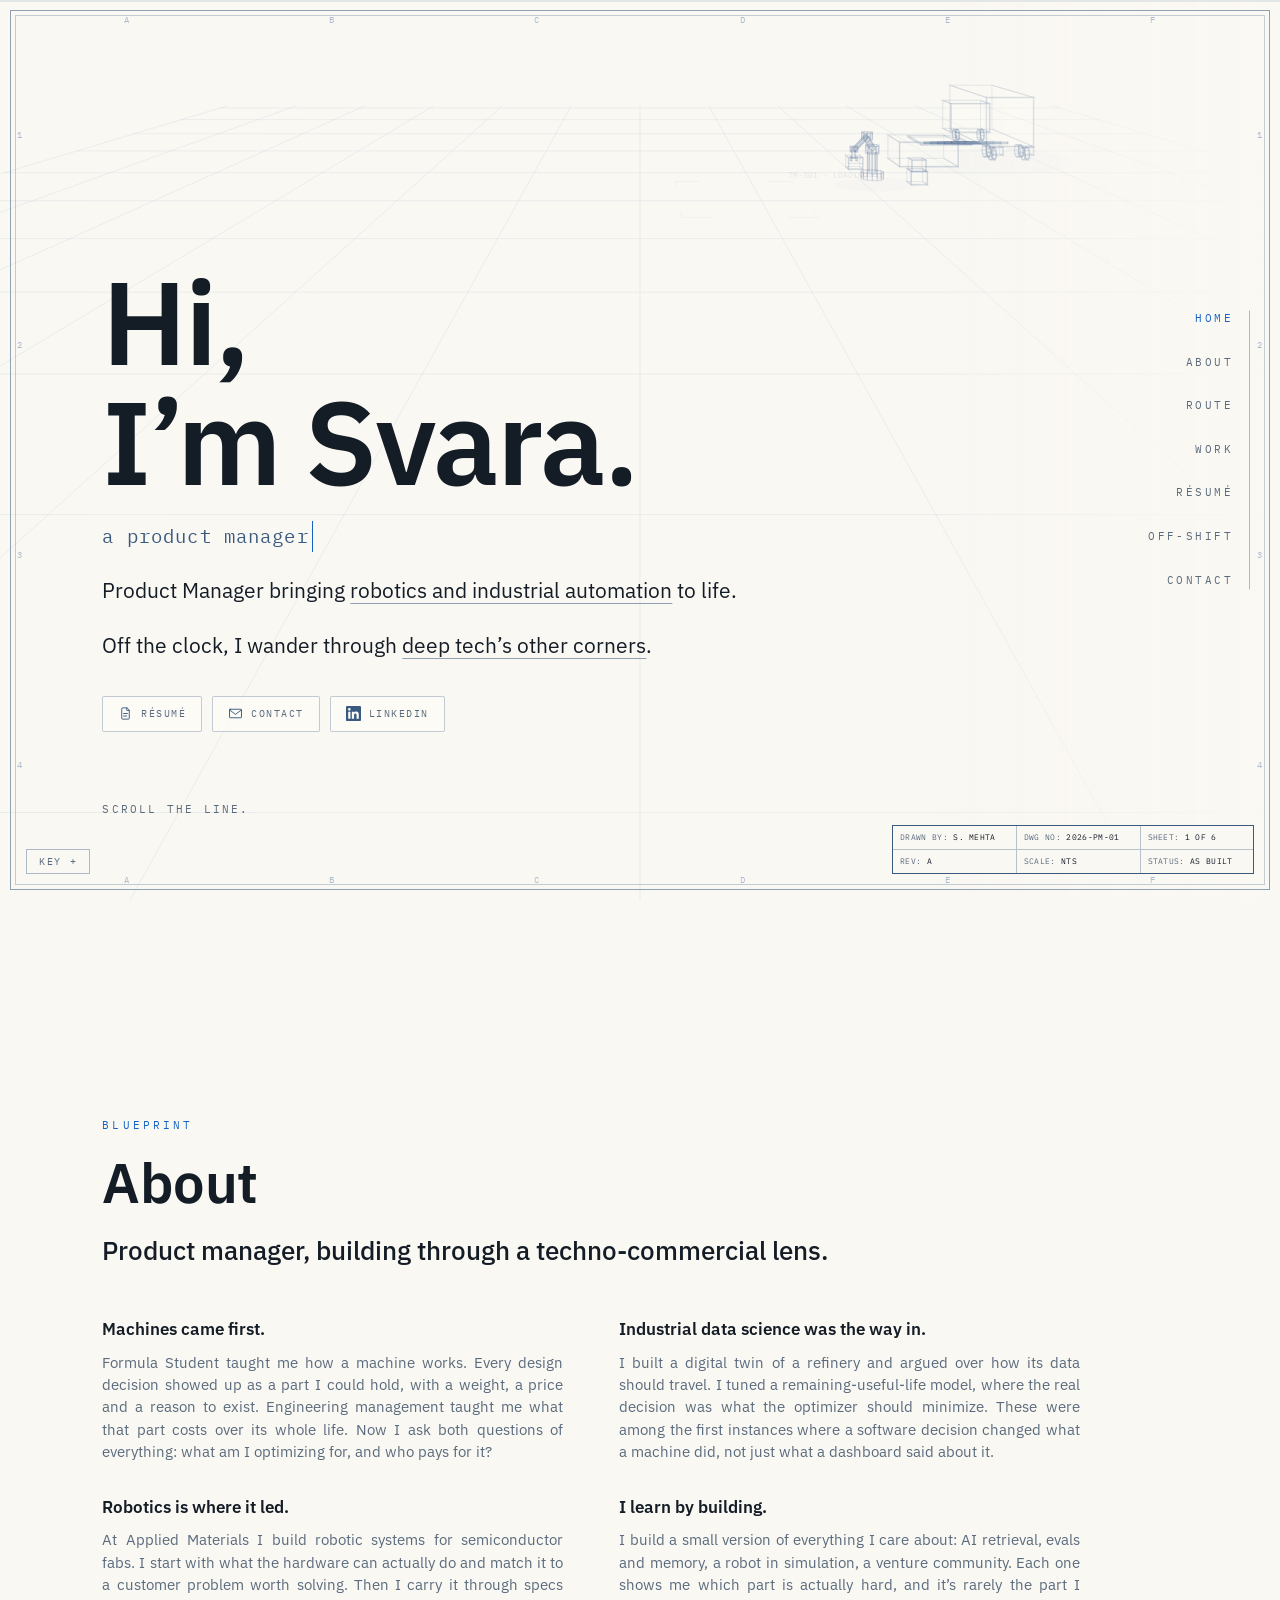
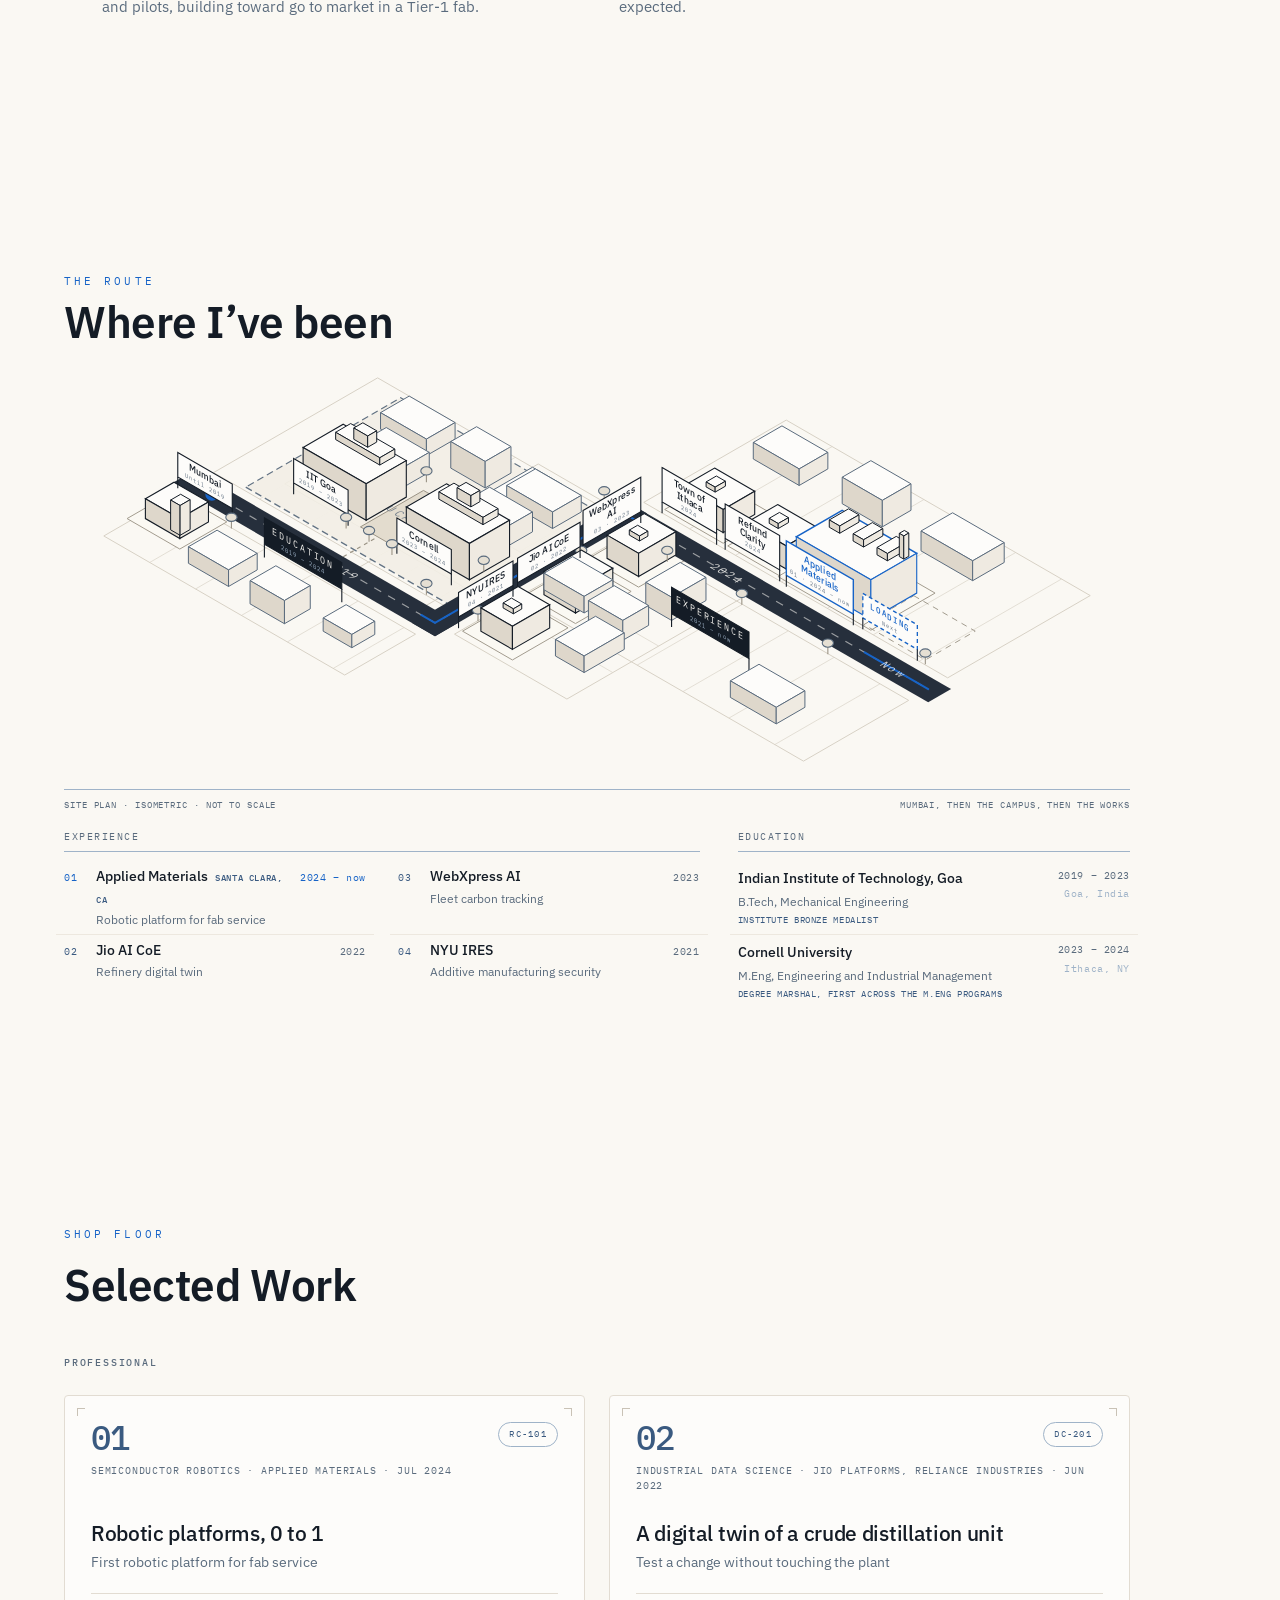
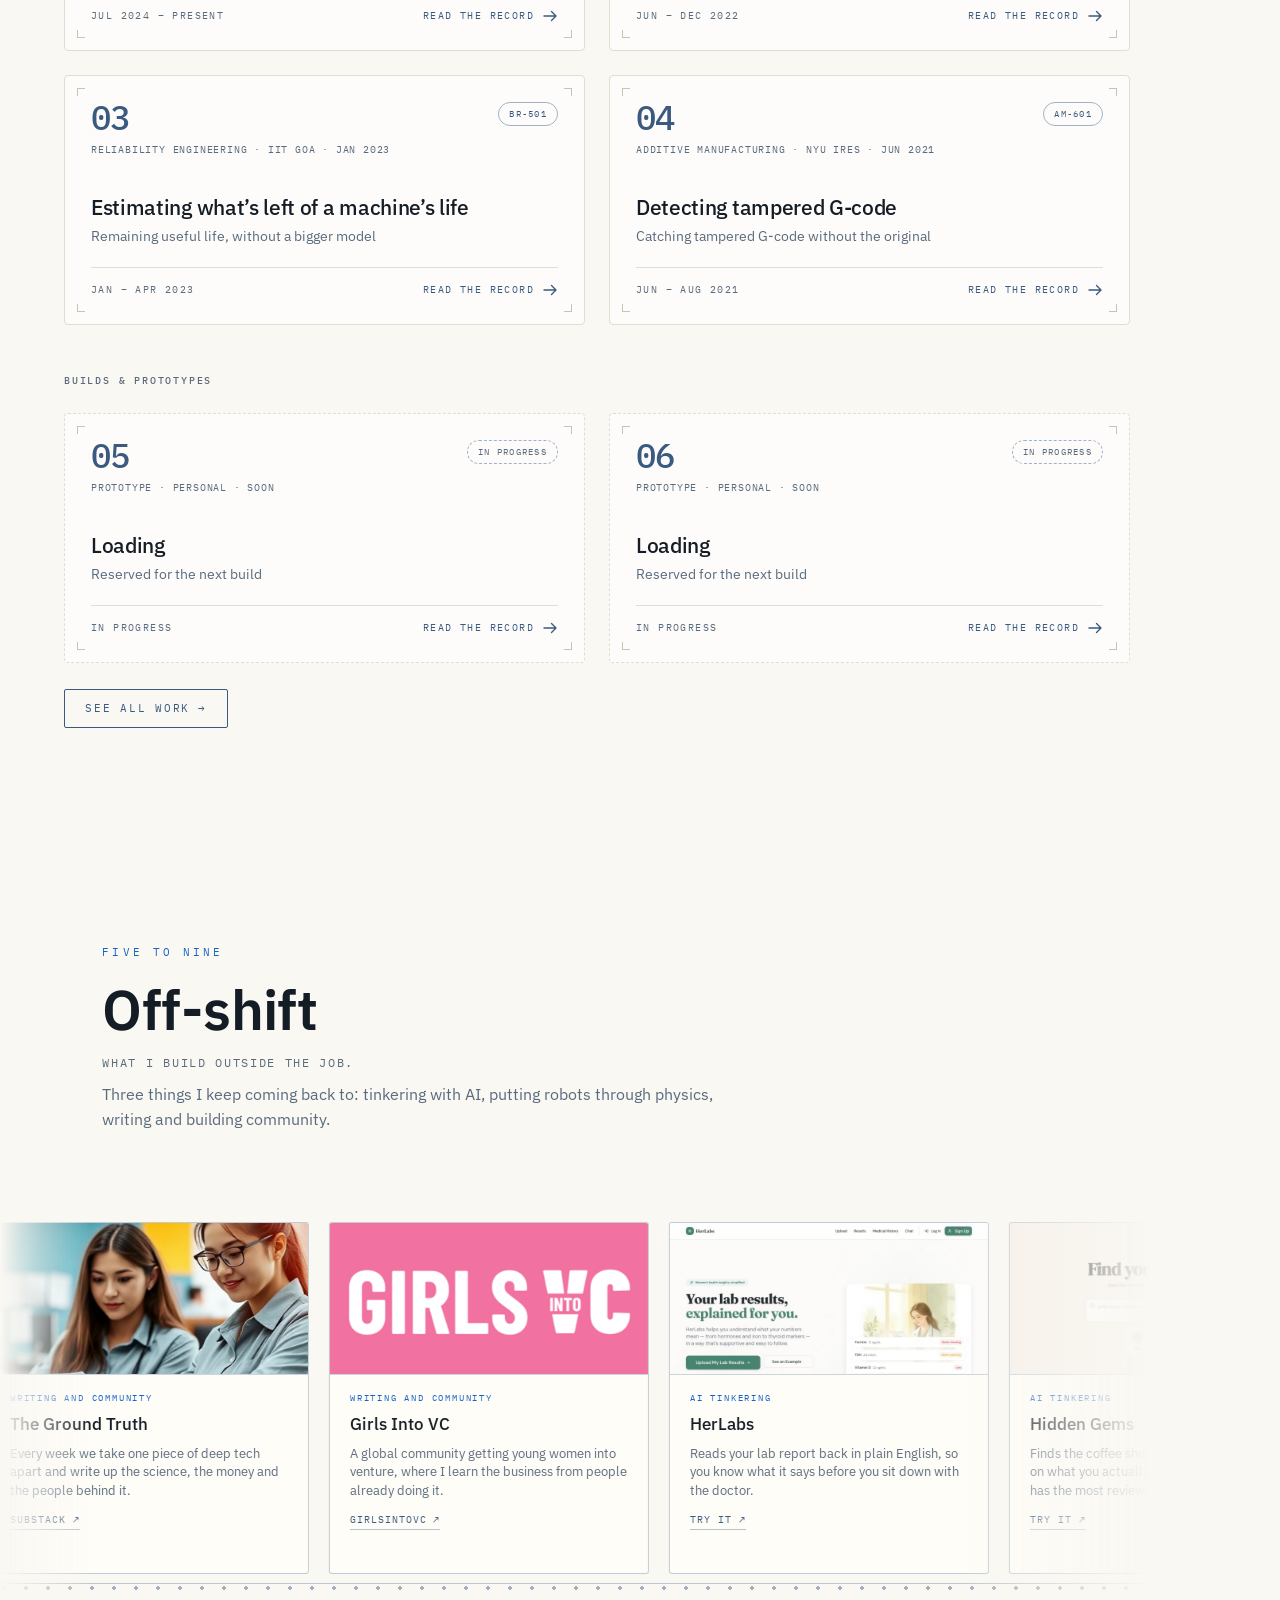
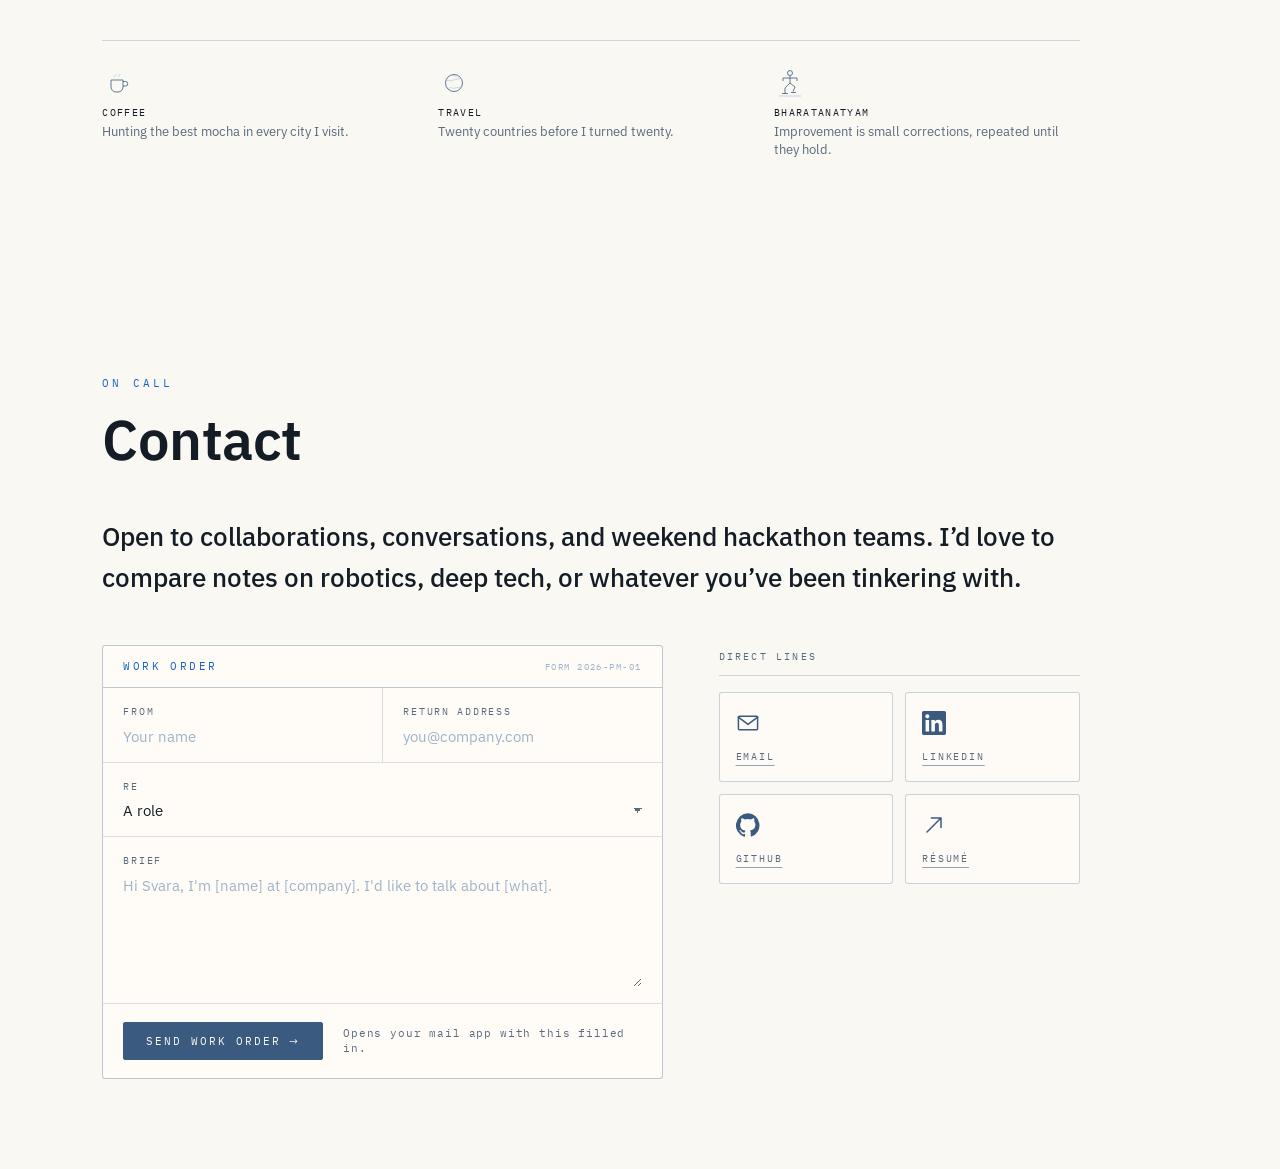
==== index.html @ a300cddb "Portfolio site, presented as engineering drawing sheets Static site, no build step. Four sheets: hom" ====
<!DOCTYPE html>
<html lang="en">
<head>
  <meta charset="UTF-8" />
  <meta name="viewport" content="width=device-width, initial-scale=1.0" />
  <title>Svara Mehta — Product Manager, robotics and industrial automation</title>
  <meta name="description" content="Svara Mehta — Product Manager bringing robotics and industrial automation to life. A portfolio presented as engineering drawing sheets." />
  <meta name="theme-color" content="#FAF8F3" />
  <link rel="icon" href="data:image/svg+xml,%3Csvg xmlns='http://www.w3.org/2000/svg' viewBox='0 0 32 32'%3E%3Crect width='32' height='32' rx='3' fill='%23FAF8F3'/%3E%3Crect x='5' y='5' width='22' height='22' fill='none' stroke='%233A5A80' stroke-width='1.5'/%3E%3Crect x='8' y='8' width='16' height='16' fill='none' stroke='%239FB3C8' stroke-width='1'/%3E%3C/svg%3E" />
  <link rel="preconnect" href="https://fonts.googleapis.com" />
  <link rel="preconnect" href="https://fonts.gstatic.com" crossorigin />
  <link href="https://fonts.googleapis.com/css2?family=IBM+Plex+Sans:ital,wght@0,400;0,500;0,600;1,400&family=IBM+Plex+Mono:wght@400;500&display=swap" rel="stylesheet" />
  <link rel="stylesheet" href="svara.css?v=1795788061" />
  <script src="route-data.js?v=1795788061" defer></script>
  <script src="work-data.js?v=1795788061" defer></script>
  <script src="svara.js?v=1795788061" defer></script>
</head>
<body class="page-home">
  <div id="root" hidden></div>

  <!-- backdrop scene -->
  <canvas id="scene" class="scene-canvas" data-testid="scene-canvas" aria-hidden="true"></canvas>

  <!-- sheet furniture -->
  <div class="sheet-border" aria-hidden="true"><div class="sheet-border-inner"></div></div>
  <div class="sheet-grid" aria-hidden="true" data-testid="sheet-grid">
    <div class="sg sg-top"><span>A</span><span>B</span><span>C</span><span>D</span><span>E</span><span>F</span></div>
    <div class="sg sg-bottom"><span>A</span><span>B</span><span>C</span><span>D</span><span>E</span><span>F</span></div>
    <div class="sg sg-left"><span>1</span><span>2</span><span>3</span><span>4</span></div>
    <div class="sg sg-right"><span>1</span><span>2</span><span>3</span><span>4</span></div>
  </div>

  <!-- fixed chrome -->
  <div class="progress" data-testid="progress-line"><span id="progress-fill" data-testid="progress-fill"></span></div>

  <nav class="edge-nav" data-testid="edge-nav" aria-label="Sections">
    <a href="#hero" data-testid="nav-link-home">Home</a>
    <a href="#blueprint" data-testid="nav-link-about">About</a>
    <a href="#route" data-testid="nav-link-route">Route</a>
    <a href="#shop-floor" data-testid="nav-link-work">Work</a>
    <a href="resume.html" data-testid="nav-link-resume">R&eacute;sum&eacute;</a>
    <a href="#off-shift" data-testid="nav-link-lately">Off-shift</a>
    <a href="#on-call" data-testid="nav-link-contact">Contact</a>
  </nav>

  <div class="title-block" data-testid="title-block">
    <div class="tb-cell"><span class="tb-k">Drawn by:</span> S. Mehta</div>
    <div class="tb-cell"><span class="tb-k">Dwg No:</span> 2026-PM-01</div>
    <div class="tb-cell"><span class="tb-k">Sheet:</span> <span id="sheet-no" data-testid="sheet-number">1</span> of 6</div>
    <div class="tb-cell"><span class="tb-k">Rev:</span> A</div>
    <div class="tb-cell"><span class="tb-k">Scale:</span> NTS</div>
    <div class="tb-cell"><span class="tb-k">Status:</span> As Built</div>
  </div>

  <div class="legend" data-testid="legend">
    <button class="legend-toggle" id="legend-toggle" data-testid="legend-toggle" aria-expanded="false">Key<span class="legend-caret">+</span></button>
    <div class="legend-panel" id="legend-panel" data-testid="legend-panel" hidden>
      <div class="lg-row"><span class="lg-sw sw-heavy"></span>Silhouette</div>
      <div class="lg-row"><span class="lg-sw sw-med"></span>Object edge</div>
      <div class="lg-row"><span class="lg-sw sw-hair"></span>Detail &amp; dimension</div>
      <div class="lg-row"><span class="lg-sw sw-dash"></span>Hidden feature</div>
      <div class="lg-row"><span class="lg-sw sw-accent"></span>Active section</div>
    </div>
  </div>

  <main>
    <section id="hero" class="section hero" data-testid="hero-section">
      <div class="hero-inner">
        <h1 class="hero-name" data-testid="hero-name">Hi,<br>I&rsquo;m Svara.</h1>
        <p class="hero-type" data-testid="hero-typewriter"><span id="type-text"></span><span class="type-cursor" aria-hidden="true"></span></p>
        <p class="hero-line" data-testid="hero-line-1">Product Manager bringing <a href="#shop-floor" data-testid="hero-link-work">robotics and industrial automation</a> to life.</p>
        <p class="hero-line" data-testid="hero-line-2">Off the clock, I wander through <a href="https://asthegroundtruth.substack.com" target="_blank" rel="noopener" data-testid="hero-link-news">deep tech&rsquo;s other corners</a>.</p>
        <div class="hero-ic" data-testid="hero-links">
          <a class="hic" href="resume.html" data-testid="hero-ic-resume">
            <svg class="hic-m" viewBox="0 0 24 24" aria-hidden="true"><path d="M14 3H7a1 1 0 0 0-1 1v16a1 1 0 0 0 1 1h10a1 1 0 0 0 1-1V7z M14 3v4h4 M9 12h6M9 16h5"/></svg>R&eacute;sum&eacute;
          </a>
          <a class="hic" href="#on-call" data-testid="hero-ic-contact">
            <svg class="hic-m" viewBox="0 0 24 24" aria-hidden="true"><rect x="2.4" y="5.2" width="19.2" height="13.6" rx="1"/><path d="M2.4 6.2 12 13.4l9.6-7.2"/></svg>Contact
          </a>
          <a class="hic" href="https://www.linkedin.com/in/svara-mehta" target="_blank" rel="noopener" data-testid="hero-ic-linkedin">
            <svg class="hic-m hic-m-fill" viewBox="0 0 24 24" aria-hidden="true"><path d="M20.45 20.45h-3.56v-5.57c0-1.33-.03-3.04-1.85-3.04-1.86 0-2.14 1.45-2.14 2.94v5.67H9.35V9h3.41v1.56h.05c.48-.9 1.63-1.85 3.37-1.85 3.6 0 4.27 2.37 4.27 5.45v6.29zM5.34 7.43a2.07 2.07 0 1 1 0-4.14 2.07 2.07 0 0 1 0 4.14zM7.12 20.45H3.55V9h3.57v11.45zM22.22 0H1.77C.79 0 0 .77 0 1.72v20.56C0 23.23.79 24 1.77 24h20.45c.98 0 1.78-.77 1.78-1.72V1.72C24 .77 23.2 0 22.22 0z"/></svg>LinkedIn
          </a>
        </div>
      </div>
      <p class="scroll-hint" data-testid="scroll-hint">Scroll the line.</p>
    </section>
    <section id="blueprint" class="section" data-testid="section-blueprint">
      <div class="section-inner bp-inner">
        <div class="bp-head">
          <p class="callout">Blueprint</p>
          <h2>About</h2>
          <p class="lead-line" data-testid="blueprint-lead">Product manager, building through a techno-commercial lens.</p>
        </div>

        <div class="bp-grid">
          <div class="bp-block" data-testid="bp-block-1">
            <h3>Machines came first.</h3>
            <p>Formula Student taught me how a machine works. Every design decision showed up as a part I could hold, with a weight, a price and a reason to exist. Engineering management taught me what that part costs over its whole life. Now I ask both questions of everything: what am I optimizing for, and who pays for it?</p>
          </div>
          <div class="bp-block" data-testid="bp-block-2">
            <h3>Industrial data science was the way in.</h3>
            <p>I built a digital twin of a refinery and argued over how its data should travel. I tuned a remaining-useful-life model, where the real decision was what the optimizer should minimize. These were among the first instances where a software decision changed what a machine did, not just what a dashboard said about it.</p>
          </div>
          <div class="bp-block" data-testid="bp-block-3">
            <h3>Robotics is where it led.</h3>
            <p>At Applied Materials I build robotic systems for semiconductor fabs. I start with what the hardware can actually do and match it to a customer problem worth solving. Then I carry it through specs and pilots, building toward go to market in a Tier-1 fab.</p>
          </div>
          <div class="bp-block" data-testid="bp-block-4">
            <h3>I learn by building.</h3>
            <p>I build a small version of everything I care about: AI retrieval, evals and memory, a robot in simulation, a venture community. Each one shows me which part is actually hard, and it’s rarely the part I expected.</p>
          </div>
        </div>
        </div>
      </div>
    </section>

    <section id="route" class="section" data-testid="section-route">
      <div class="section-inner">
        <p class="callout">The Route</p>
        <h2>Where I&rsquo;ve been</h2>

        <div class="rt" id="route-map" data-testid="route-map"></div>
      </div>
    </section>

    <section id="shop-floor" class="section" data-testid="section-shop-floor">
      <div class="section-inner">
        <p class="callout">Shop Floor</p>
        <h2>Selected Work</h2>
        <div class="worklist" id="work-list" data-testid="work-list"></div>
        <a class="btn-see-all" href="work.html" data-testid="see-all-work">See all work <span class="arr" aria-hidden="true">&rarr;</span></a>
      </div>
    </section>


    <section id="off-shift" class="section" data-testid="section-off-shift">
      <div class="section-inner">
        <p class="callout">Five To Nine</p>
        <h2>Off-shift</h2>
        <p class="sub">What I build outside the job.</p>
        <p class="sub-note">Three things I keep coming back to: tinkering with AI, putting robots through physics, writing and building community.</p>
      </div>

      <!-- a conveyor: the cards travel, and whatever reaches the middle is
           held and read out before the belt moves on. It can be dragged or
           swiped along too, and picks the travel back up when let go. -->
      <div class="belt-wrap" data-testid="belt">
        <div class="belt" id="belt" data-testid="belt-track" role="list"></div>
        <div class="belt-rail" aria-hidden="true"></div>
      </div>

      <div class="section-inner">
        <aside class="pieces" data-testid="pieces">
          <div class="piece" data-testid="piece-coffee">
            <svg viewBox="0 0 64 64" class="glyph"><path d="M18 26 h24 v14 a10 10 0 0 1 -10 10 h-4 a10 10 0 0 1 -10 -10 Z" class="g-med"/><path d="M42 29 h5 a4 4 0 0 1 0 9 h-5" class="g-med"/><path d="M25 20 c0 -3 3 -3 3 -6 M33 20 c0 -3 3 -3 3 -6" class="g-hair"/></svg>
            <p class="p-line"><span class="p-tag">Coffee</span>Hunting the best mocha in every city I visit.</p>
          </div>
          <div class="piece" data-testid="piece-travel">
            <svg viewBox="0 0 64 64" class="glyph"><circle cx="32" cy="32" r="17" class="g-med"/><path d="M15 28 c6 -4 10 2 16 -2 c5 -3 10 0 14 -4 M22 42 c4 -2 8 2 13 0 c4 -2 8 1 11 -3 M28 16 c3 2 7 1 9 4" class="g-hair"/></svg>
            <p class="p-line"><span class="p-tag">Travel</span>Twenty countries before I turned twenty.</p>
          </div>
          <div class="piece" data-testid="piece-dance">
            <svg viewBox="0 0 64 64" class="glyph"><circle cx="32" cy="12" r="5" class="g-med"/><path d="M32 17 v15" class="g-med"/><path d="M32 22 h-14 v6 M32 22 h14 v6" class="g-med"/><path d="M32 32 l-10 10 v11 M32 32 l10 8 l-4 9" class="g-med"/><path d="M16 53 h12 M34 51 h10" class="g-med"/><path d="M10 58 h44" class="g-hair"/></svg>
            <p class="p-line"><span class="p-tag">Bharatanatyam</span>Improvement is small corrections, repeated until they hold.</p>
          </div>
        </aside>
      </div>
    </section>

    <section id="on-call" class="section" data-testid="section-on-call">
      <div class="section-inner">
        <p class="callout">On Call</p>
        <h2>Contact</h2>
        <p class="lead-line" data-testid="oncall-lead">Open to collaborations, conversations, and weekend hackathon teams. I&rsquo;d love to compare notes on robotics, deep tech, or whatever you&rsquo;ve been tinkering with.</p>

        <div class="oc-body">
          <form class="wo" id="wo-form" novalidate data-testid="contact-form">
            <div class="wo-head">
              <span class="wo-t">Work order</span>
              <span class="wo-no">Form 2026-PM-01</span>
            </div>

            <div class="wo-grid">
              <p class="wo-f">
                <label for="wo-name">From</label>
                <input id="wo-name" name="name" type="text" autocomplete="name" placeholder="Your name" data-testid="wo-name" />
              </p>
              <p class="wo-f">
                <label for="wo-email">Return address</label>
                <input id="wo-email" name="email" type="email" autocomplete="email" placeholder="you@company.com" data-testid="wo-email" />
              </p>
              <p class="wo-f wo-f-full">
                <label for="wo-re">Re</label>
                <select id="wo-re" name="subject" data-testid="wo-re">
                  <option>A role</option>
                  <option>A collaboration</option>
                  <option>A hackathon team</option>
                  <option>Mentorship</option>
                  <option>Something else</option>
                </select>
              </p>
              <p class="wo-f wo-f-full">
                <label for="wo-msg">Brief</label>
                <textarea id="wo-msg" name="message" rows="5" placeholder="Hi Svara, I'm [name] at [company]. I'd like to talk about [what]." data-testid="wo-msg"></textarea>
              </p>
            </div>

            <input type="checkbox" name="botcheck" id="wo-botcheck" class="wo-bot" tabindex="-1" autocomplete="off" aria-hidden="true" />

            <div class="wo-foot">
              <button type="submit" class="wo-send" data-testid="wo-send">Send work order <span class="arr">&rarr;</span></button>
              <p class="wo-note" id="wo-note" data-testid="wo-note" role="status" aria-live="polite"></p>
            </div>
          </form>

          <div class="direct" data-testid="contact-links">
            <p class="direct-t">Direct lines</p>
            <div class="dgrid">
              <a class="dbox" href="mailto:mehtasvarav@gmail.com" data-testid="link-email">
                <svg class="db-m" viewBox="0 0 24 24" aria-hidden="true"><rect x="2.4" y="5.2" width="19.2" height="13.6" rx="1"/><path d="M2.4 6.2 12 13.4l9.6-7.2"/></svg>
                <span class="db-k">Email</span>
              </a>
              <a class="dbox" href="https://www.linkedin.com/in/svara-mehta" target="_blank" rel="noopener" data-testid="link-linkedin">
                <svg class="db-m db-m-fill" viewBox="0 0 24 24" aria-hidden="true"><path d="M20.45 20.45h-3.56v-5.57c0-1.33-.03-3.04-1.85-3.04-1.86 0-2.14 1.45-2.14 2.94v5.67H9.35V9h3.41v1.56h.05c.48-.9 1.63-1.85 3.37-1.85 3.6 0 4.27 2.37 4.27 5.45v6.29zM5.34 7.43a2.07 2.07 0 1 1 0-4.14 2.07 2.07 0 0 1 0 4.14zM7.12 20.45H3.55V9h3.57v11.45zM22.22 0H1.77C.79 0 0 .77 0 1.72v20.56C0 23.23.79 24 1.77 24h20.45c.98 0 1.78-.77 1.78-1.72V1.72C24 .77 23.2 0 22.22 0z"/></svg>
                <span class="db-k">LinkedIn</span>
              </a>
              <a class="dbox" href="https://github.com/svara-2311" target="_blank" rel="noopener" data-testid="link-github">
                <svg class="db-m db-m-fill" viewBox="0 0 24 24" aria-hidden="true"><path d="M12 .3a12 12 0 0 0-3.8 23.4c.6.1.8-.3.8-.6v-2c-3.3.7-4-1.6-4-1.6-.6-1.4-1.4-1.8-1.4-1.8-1-.7.1-.7.1-.7 1.2.1 1.8 1.2 1.8 1.2 1 1.8 2.8 1.3 3.5 1 .1-.8.4-1.3.7-1.6-2.7-.3-5.5-1.3-5.5-5.9 0-1.3.5-2.4 1.2-3.2-.1-.3-.5-1.5.1-3.2 0 0 1-.3 3.3 1.2a11.5 11.5 0 0 1 6 0C17.1 4.9 18.1 5.2 18.1 5.2c.6 1.7.2 2.9.1 3.2.8.8 1.2 1.9 1.2 3.2 0 4.6-2.8 5.6-5.5 5.9.4.4.8 1.1.8 2.2v3.3c0 .3.2.7.8.6A12 12 0 0 0 12 .3z"/></svg>
                <span class="db-k">GitHub</span>
              </a>
              <a class="dbox" href="resume.html" data-testid="link-resume">
                <svg class="db-m" viewBox="0 0 24 24" aria-hidden="true"><path d="M5 19 19 5M9.4 5H19v9.6"/></svg>
                <span class="db-k">R&eacute;sum&eacute;</span>
              </a>
            </div>
          </div>
        </div>
      </div>
    </section>
  </main>

  <!-- the sheet's own title block, full width, at the end of the drawing -->

  <!-- selected work: the record behind a row, drawn over the sheet -->
  <div class="wk-overlay" id="work-overlay" data-testid="work-overlay" hidden>
    <div class="wk-backdrop" data-testid="work-backdrop"></div>
    <aside class="wk-modal" id="work-panel" data-testid="work-panel"
           role="dialog" aria-modal="true" aria-labelledby="wk-title" tabindex="-1"></aside>
  </div>

  <noscript><p class="noscript-note">This site draws itself with JavaScript. Please enable it.</p></noscript>
</body>
</html>
---- svara.css ----
:root {
  --bone: #FAF8F3;
  --blue: #3A5A80;
  --pale: #9FB3C8;
  --ink: #141C26;
  --slate: #5A6B7D;
  --accent: #1663C7;
  --orange: var(--accent); /* every accent use; kept as an alias */
  --mono: "IBM Plex Mono", monospace;
  --sans: "IBM Plex Sans", sans-serif;
}

* { margin: 0; padding: 0; box-sizing: border-box; }

html { scroll-behavior: smooth; }

body {
  background: var(--bone);
  color: var(--ink);
  font-family: var(--sans);
  font-size: 16px;
  line-height: 1.6;
  overflow-x: hidden;
}

::selection { background: rgba(22, 99, 199, 0.16); }

a { color: inherit; }

/* ===== backdrop scene ===== */
.scene-canvas {
  position: fixed;
  inset: 0;
  width: 100%;
  height: 100%;
  z-index: 0;
  display: block;
  transition: opacity 0.5s ease;
}
/* the route section is a drawing of its own, and the backdrop lands across
   it; it fades out while that section is the one being read */
.scene-canvas.is-off { opacity: 0; }

/* ===== sheet furniture ===== */
.sheet-border {
  position: fixed;
  inset: 10px;
  border: 1px solid rgba(58, 90, 128, 0.55);
  pointer-events: none;
  z-index: 6;
}
.sheet-border-inner {
  position: absolute;
  inset: 4px;
  border: 1px solid rgba(58, 90, 128, 0.28);
}

.sheet-grid .sg {
  position: fixed;
  display: flex;
  justify-content: space-around;
  align-items: center;
  font-family: var(--mono);
  font-size: 9px;
  letter-spacing: 0.1em;
  color: rgba(159, 179, 200, 0.85);
  pointer-events: none;
  z-index: 6;
  user-select: none;
}
.sg-top { top: 11px; left: 24px; right: 24px; height: 18px; }
.sg-bottom { bottom: 11px; left: 24px; right: 24px; height: 18px; }
.sg-left { left: 11px; top: 30px; bottom: 30px; width: 18px; flex-direction: column; }
.sg-right { right: 11px; top: 30px; bottom: 30px; width: 18px; flex-direction: column; }

/* ===== fixed chrome ===== */
.progress {
  position: fixed;
  top: 0;
  left: 0;
  right: 0;
  height: 2px;
  background: rgba(159, 179, 200, 0.25);
  z-index: 40;
}
.progress span {
  display: block;
  height: 100%;
  width: 0;
  background: var(--orange);
}

.edge-nav {
  position: fixed;
  right: 30px;
  top: 50%;
  transform: translateY(-50%);
  z-index: 30;
  border-right: 1px solid rgba(58, 90, 128, 0.4);
  padding-right: 16px;
  text-align: right;
  display: flex;
  flex-direction: column;
  gap: 26px;
}
.edge-nav a {
  font-family: var(--mono);
  font-size: 11px;
  letter-spacing: 0.22em;
  text-transform: uppercase;
  text-decoration: none;
  color: var(--slate);
  transition: color 0.25s ease;
}
.edge-nav a:hover { color: var(--ink); }
.edge-nav a.active,
.edge-nav a[aria-current="page"] { color: var(--orange); }

.title-block {
  position: fixed;
  right: 26px;
  bottom: 26px;
  width: 362px;
  z-index: 20;
  border: 1px solid var(--blue);
  background: rgba(250, 248, 243, 0.92);
  display: grid;
  grid-template-columns: 1.1fr 1.1fr 1fr;
  font-family: var(--mono);
  font-size: 8px;
  letter-spacing: 0.04em;
  text-transform: uppercase;
  color: var(--ink);
}
.tb-cell {
  padding: 5px 7px;
  border-right: 1px solid rgba(58, 90, 128, 0.35);
  border-bottom: 1px solid rgba(58, 90, 128, 0.35);
  white-space: nowrap;
  overflow: hidden;
}
.tb-cell:nth-child(3n) { border-right: none; }
.tb-cell:nth-child(n+4) { border-bottom: none; }
.tb-k { color: var(--slate); }

.legend {
  position: fixed;
  left: 26px;
  bottom: 26px;
  z-index: 20;
}
.legend-toggle {
  font-family: var(--mono);
  font-size: 10px;
  letter-spacing: 0.16em;
  text-transform: uppercase;
  color: var(--slate);
  background: rgba(250, 248, 243, 0.92);
  border: 1px solid rgba(58, 90, 128, 0.4);
  padding: 5px 12px;
  cursor: pointer;
  display: flex;
  align-items: center;
  gap: 8px;
}
.legend-toggle:hover { color: var(--ink); border-color: var(--blue); }
.legend-caret { transition: transform 0.25s ease; display: inline-block; }
.legend.open .legend-caret { transform: rotate(45deg); }
.legend-panel {
  border: 1px solid rgba(58, 90, 128, 0.4);
  border-bottom: 1px solid rgba(58, 90, 128, 0.4);
  background: rgba(250, 248, 243, 0.94);
  padding: 10px 14px;
}
.lg-row {
  display: flex;
  align-items: center;
  gap: 10px;
  font-family: var(--mono);
  font-size: 9px;
  letter-spacing: 0.12em;
  text-transform: uppercase;
  color: var(--slate);
  padding: 3px 0;
}
.lg-sw { display: inline-block; width: 30px; height: 8px; position: relative; }
.sw-heavy::before { content: ""; position: absolute; top: 3px; left: 0; right: 0; height: 2px; background: var(--blue); }
.sw-med::before { content: ""; position: absolute; top: 3px; left: 0; right: 0; height: 1px; background: var(--blue); }
.sw-hair::before { content: ""; position: absolute; top: 3px; left: 0; right: 0; height: 1px; background: var(--pale); }
.sw-dash::before { content: ""; position: absolute; top: 3px; left: 0; right: 0; height: 1px;
  background: repeating-linear-gradient(90deg, var(--pale) 0 4px, transparent 4px 8px); }
.sw-accent::before { content: ""; position: absolute; top: 2px; left: 12px; width: 6px; height: 6px; background: var(--orange); }

/* ===== sections ===== */
main { position: relative; z-index: 10; }

.section {
  min-height: 100vh;
  display: flex;
  align-items: center;
  padding: 14vh 200px 10vh 8vw;
}

.section-inner { width: min(680px, 100%); }

/* the two sections that carry a drawing get the room: the standard 200px
   right gutter is there to clear the nav, and the nav only needs 130 */
#route,
#shop-floor { padding-right: 150px; padding-left: 5vw; }
/* the plan plus its list is a screenful on its own; scrolling to reach the
   jobs underneath the drawing of where they happened makes no sense */
#route { padding-top: 7vh; padding-bottom: 9vh; }
#route .callout { margin-bottom: 8px; }
#route h2 { margin-bottom: 0; }
#route .section-inner,
#shop-floor .section-inner { width: min(1320px, 100%); }
#route h2,
#shop-floor h2 { font-size: clamp(34px, 3.4vw, 52px); }

.callout {
  font-family: var(--mono);
  font-size: 11px;
  letter-spacing: 0.28em;
  text-transform: uppercase;
  color: var(--orange);
  margin-bottom: 18px;
}

h2 {
  font-size: clamp(34px, 4.4vw, 56px);
  font-weight: 600;
  letter-spacing: -0.01em;
  line-height: 1.05;
  color: var(--ink);
}

.sub {
  font-family: var(--mono);
  font-size: 12px;
  letter-spacing: 0.14em;
  text-transform: uppercase;
  color: var(--slate);
  margin-top: 14px;
}

/* a plain-language line under the mono subtitle, where one is needed */
.sub-note {
  font-size: 16px;
  line-height: 1.55;
  color: var(--slate);
  max-width: 62ch;
  margin-top: 10px;
}

.lead-line {
  font-size: clamp(20px, 2vw, 26px);
  font-weight: 500;
  color: var(--ink);
  margin-top: 48px;
}

.section-compact { padding-top: 11vh; padding-bottom: 6vh; }
.bp-inner { width: min(1040px, 100%); }
.bp-head { max-width: 760px; }
.bp-head .lead-line { margin-top: 20px; }

.bp-grid {
  display: grid;
  grid-template-columns: repeat(2, minmax(0, 1fr));
  gap: 30px 56px;
  margin-top: 44px;
}
.bp-block { margin-top: 0; }

/* the "so what" of the four blocks, set apart from them */
.bp-close {
  margin-top: 40px;
  padding-top: 26px;
  border-top: 1px solid rgba(58, 90, 128, 0.26);
  font-style: italic;
  font-size: 14.5px;
  line-height: 1.55;
  color: var(--ink);
  text-align: left;
  text-wrap: pretty;
}
.bp-close span { display: block; }
.bp-close span + span { margin-top: 3px; }
.bp-block h3 {
  font-size: 17px;
  font-weight: 600;
  color: var(--ink);
  margin-bottom: 8px;
}
.bp-block p {
  color: var(--slate); font-size: 14.5px; line-height: 1.55;
  text-align: justify; text-justify: inter-word; hyphens: auto;
  hyphenate-limit-chars: 9 4 4;
  -webkit-hyphenate-limit-before: 4; -webkit-hyphenate-limit-after: 4;
}

.count {
  font-family: var(--mono);
  font-size: 11px;
  letter-spacing: 0.18em;
  text-transform: uppercase;
  color: var(--slate);
  margin-top: 16px;
}

/* ===== hero ===== */
.hero { align-items: flex-start; position: relative; }
.hero-inner {
  margin-top: 15vh;
  width: min(820px, 100%);
}
.hero-name {
  font-size: clamp(64px, 9.2vw, 132px);
  font-weight: 600;
  letter-spacing: -0.02em;
  line-height: 1.02;
  color: var(--ink);
}
.hero-type {
  font-family: var(--mono);
  font-size: clamp(14px, 1.5vw, 19px);
  letter-spacing: 0.06em;
  color: var(--blue);
  margin-top: 20px;
  min-height: 1.3em;
}
.type-cursor {
  display: inline-block;
  width: 1px;
  margin-left: 3px;
  background: var(--orange);
  animation: typeCursorBlink 0.9s step-end infinite;
}
.type-cursor::before { content: "\00a0"; }
@keyframes typeCursorBlink {
  0%, 49% { background: var(--orange); }
  50%, 100% { background: transparent; }
}
.hero-line {
  font-size: clamp(16px, 1.62vw, 23px);
  font-weight: 400;
  color: var(--ink);
  margin-top: 22px;
}
.hero-line a,
.bc-name a,
.direct a {
  color: inherit;
  text-decoration: underline;
  text-decoration-thickness: 1px;
  text-underline-offset: 5px;
  text-decoration-color: rgba(58, 90, 128, 0.55);
  transition: text-decoration-color 0.2s ease, color 0.2s ease;
}
.hero-line a:hover,
.direct a:hover { text-decoration-color: var(--orange); }

/* three ways off the landing page, in the same button idiom as the sheet's
   other controls, each one its own glyph so the row reads at a glance */
.hero-ic { display: flex; flex-wrap: wrap; gap: 10px; margin-top: 34px; }
.hic {
  display: inline-flex; align-items: center; gap: 8px;
  padding: 9px 15px;
  font-family: var(--mono); font-size: 10px; letter-spacing: 0.15em;
  text-transform: uppercase; text-decoration: none; white-space: nowrap;
  color: var(--slate);
  border: 1px solid rgba(58, 90, 128, 0.3); border-radius: 2px;
  background: rgba(255, 253, 248, 0.6);
  transition: border-color 0.2s ease, color 0.2s ease, background 0.2s ease;
}
.hic:hover { border-color: var(--blue); color: var(--blue); background: rgba(255, 253, 248, 0.96); }
.hic:focus-visible { outline: 2px solid var(--orange); outline-offset: 3px; }
.hic-m {
  width: 15px; height: 15px; flex: none;
  fill: none; stroke: var(--blue); stroke-width: 1.5;
  stroke-linecap: round; stroke-linejoin: round;
  transition: stroke 0.2s ease, fill 0.2s ease;
}
.hic-m-fill { fill: var(--blue); stroke: none; }
.hic:hover .hic-m { stroke: var(--orange); }
.hic:hover .hic-m-fill { fill: var(--orange); stroke: none; }

.scroll-hint {
  position: absolute;
  left: 8vw;
  bottom: 9vh;
  font-family: var(--mono);
  font-size: 11px;
  letter-spacing: 0.2em;
  text-transform: uppercase;
  color: var(--slate);
}

/* ===== section A — the route, drawn as an isometric site plan =====
   The geometry is generated in svara.js from route-data.js; everything here
   is the ink. Faces are filled before they are stroked so each solid reads
   as a silhouette, and every stroke is a hairline that holds its weight at
   any size — the drawing scales with the column, so the stroke must not.
   The plan sits straight on the sheet, with no frame of its own: the page's
   own drawing grid is the ground it stands on. Tokens are scoped to the
   section, which keeps the global palette alone. */
.rt {
  margin-top: 14px;
  --rt-roof: #FDFCFA;
  --rt-wall-l: #DED7CB;
  --rt-wall-r: #EFEAE1;
  --rt-road: #262F3C;
  --rt-line: #9A9385;
  --rt-faint: #D7D1C5;
}
.rt-plan { margin: 0; }
.rt-sheet { overflow: visible; }
/* Width-driven while there is height for it, and capped by the viewport
   when there is not: past the cap the drawing keeps its shape and centres,
   so the section still lands inside one screen on a short display. */
.rt-svg {
  display: block; width: 100%; height: auto;
  max-height: 47vh; overflow: visible;
}

/* every stroke in the drawing is a hairline, whatever the drawing scales to */
.rt-svg path, .rt-svg ellipse, .rt-svg circle { vector-effect: non-scaling-stroke; }

/* --- ground --- */
.rt-verge { fill: none; stroke: var(--rt-faint); stroke-width: 1; }
.rt-lot { fill: none; stroke: var(--rt-faint); stroke-width: 1; opacity: 0.65; }
.rt-parcel { fill: #FBF9F4; stroke: var(--rt-line); stroke-width: 1; opacity: 0.92; }
.rt-parcel.is-vacant { fill: none; stroke-dasharray: 6 5; }

/* --- the education precinct --- */
/* the campus boundary reads as a boundary, not another parcel line */
.rt-precinct {
  fill: #F3EFE6; stroke: var(--slate); stroke-width: 1.2;
  stroke-dasharray: 7 4; opacity: 0.95;
}
.rt-quad { fill: #E3DCCE; stroke: var(--rt-line); stroke-width: 1; }
.rt-drive { fill: none; stroke: var(--rt-line); stroke-width: 1.2; stroke-dasharray: 4 4; }
.rt-zone {
  font-family: var(--mono); font-size: 3.4px; letter-spacing: 0.22em;
  text-transform: uppercase; fill: var(--slate); text-anchor: middle;
  dominant-baseline: central; opacity: 0.8;
}

/* --- the road --- */
.rt-road { fill: var(--rt-road); stroke: none; }
.rt-mark {
  fill: none; stroke: #FAF8F3; stroke-width: 1.2;
  stroke-dasharray: 8 8; opacity: 0.55;
}
.rt-run { fill: none; stroke: var(--accent); stroke-width: 2; stroke-linecap: round; }
.rt-dot { fill: var(--accent); opacity: 0; }
.rt-year {
  font-family: var(--mono); font-size: 3.4px; letter-spacing: 0.12em;
  fill: #FAF8F3; text-anchor: middle; dominant-baseline: central; opacity: 0.85;
}

/* --- solids: roof, the wall that falls left, the wall that falls right --- */
.rt-top { fill: var(--rt-roof); stroke: var(--ink); stroke-width: 1.1; }
.rt-wl { fill: var(--rt-wall-l); stroke: var(--ink); stroke-width: 1.1; }
.rt-wr { fill: var(--rt-wall-r); stroke: var(--ink); stroke-width: 1.1; }
.rt-aux.rt-top, .rt-aux.rt-wl, .rt-aux.rt-wr { stroke-width: 1; }
/* the campus outbuildings, which are scenery and should not compete */
.rt-minor.rt-top, .rt-minor.rt-wl, .rt-minor.rt-wr { stroke: var(--slate); stroke-width: 1; }
/* the one site that is still running */
.rt-top.is-live { stroke: var(--accent); stroke-width: 1.4; }
.rt-wl.is-live, .rt-wr.is-live { stroke: var(--accent); }

/* --- signage: every site is named in the drawing --- */
.rt-panel { fill: #FDFCFA; stroke: var(--ink); stroke-width: 1.1; }
.rt-panel.rt-sign.is-live { stroke: var(--accent); stroke-width: 1.4; }
.rt-panel.rt-sign.is-soon { stroke: var(--accent); stroke-width: 1.3; stroke-dasharray: 4 3; }
.rt-post { fill: none; stroke: var(--ink); stroke-width: 1.1; }
.rt-sign-n {
  font-family: var(--sans); font-size: 3px; font-weight: 500;
  fill: var(--ink); text-anchor: middle;
}
.rt-sign-n.is-live { fill: var(--accent); }
.rt-sign-n.is-soon {
  font-family: var(--mono); font-size: 2.6px; letter-spacing: 0.18em; fill: var(--accent);
}
.rt-sign-w {
  font-family: var(--mono); font-size: 1.8px; letter-spacing: 0.1em;
  fill: var(--slate); text-anchor: middle;
}
/* the gate board at the entrance to each half of the site */
.rt-panel.rt-gate { fill: var(--ink); stroke: var(--ink); }
.rt-gate-n {
  font-family: var(--mono); font-size: 2.9px; letter-spacing: 0.2em;
  fill: #FAF8F3; text-anchor: middle;
}
.rt-gate-w {
  font-family: var(--mono); font-size: 1.9px; letter-spacing: 0.1em;
  fill: var(--pale); text-anchor: middle;
}

/* --- trees, because a site has some --- */
.rt-trunk { fill: none; stroke: var(--rt-line); stroke-width: 1.1; }
.rt-canopy { fill: #E5DFD3; stroke: var(--slate); stroke-width: 1.1; }

.rt-cap {
  display: flex; justify-content: space-between; gap: 16px; flex-wrap: wrap;
  margin-top: 8px; padding-top: 8px; border-top: 1px solid var(--pale);
  font-family: var(--mono); font-size: 9px; letter-spacing: 0.1em;
  text-transform: uppercase; color: var(--slate);
}

/* ===== what the plan is read by =====
   Six jobs in two columns and the two degrees beside them. Mumbai and the
   schools are named on the drawing itself, so the only thing repeated here
   is what a board has no room for: what each job actually was. */
.rt-under {
  display: grid; grid-template-columns: minmax(0, 1.62fr) minmax(0, 1fr);
  gap: 38px; margin-top: 16px;
}
.rt-h {
  font-family: var(--mono); font-size: 9.5px; letter-spacing: 0.16em;
  text-transform: uppercase; color: var(--slate);
  margin: 0 0 9px; padding-bottom: 7px; border-bottom: 1px solid var(--pale);
}
.rt-sched, .rt-elist { list-style: none; margin: 0; padding: 0; }
.rt-sched {
  display: grid; grid-template-columns: repeat(2, minmax(0, 1fr));
  /* filled down one column and then down the next, so the numbers read in
     order; the row count comes from the list itself */
  grid-auto-flow: column; grid-template-rows: repeat(var(--rt-rows, 3), auto);
  column-gap: 32px;
}
.rt-row {
  display: grid; grid-template-columns: 22px minmax(0, 1fr) auto;
  gap: 10px; align-items: baseline;
  padding: 5px 8px; margin: 0 -8px; border-bottom: 1px solid #EDE8DF;
  cursor: default;
  transition: background-color 0.22s ease;
}
/* the last row of each column, not just the last of the list */
.rt-row.is-coltail { border-bottom: 0; }

/* --- a row and the building it names, hovered together --- */
.rt-row.is-lift { background-color: #F3EFE5; }
.rt-row.is-lift .rt-rn,
.rt-row.is-lift .rt-rname,
.rt-row.is-lift .rt-rwhen { color: var(--accent); }
/* the solid rises off its plot, and the plot darkens under it like a shadow */
.rt-site { transition: transform 0.42s cubic-bezier(0.22, 1, 0.36, 1); }
.rt-site.is-lift { transform: translateY(-9px); }
.rt-site.is-lift .rt-top { fill: #FFFFFF; stroke: var(--accent); stroke-width: 1.5; }
.rt-site.is-lift .rt-wl, .rt-site.is-lift .rt-wr,
.rt-site.is-lift .rt-post { stroke: var(--accent); }
.rt-site.is-lift .rt-panel.rt-sign { fill: var(--accent); stroke: var(--accent); }
.rt-site.is-lift .rt-sign-n, .rt-site.is-lift .rt-sign-w { fill: #FFFFFF; }
.rt-parcel { transition: fill 0.3s ease, stroke 0.3s ease; }
.rt-parcel.is-lift { fill: #D5CEBE; stroke: var(--ink); }
.rt-rn {
  font-family: var(--mono); font-size: 9.5px; letter-spacing: 0.08em;
  color: var(--blue);
}
.rt-row.is-live .rt-rn { color: var(--accent); }
.rt-rb { display: flex; flex-direction: column; gap: 2px; min-width: 0; }
.rt-rname { font-size: 13.5px; font-weight: 500; color: var(--ink); }
.rt-rsub {
  font-family: var(--mono); font-size: 9px; letter-spacing: 0.07em;
  text-transform: uppercase; color: var(--blue); margin-left: 7px;
}
.rt-rnote { font-size: 12px; line-height: 1.45; color: var(--slate); }
.rt-rwhen {
  font-family: var(--mono); font-size: 9.5px; letter-spacing: 0.06em;
  color: var(--slate); white-space: nowrap;
}
.rt-row.is-live .rt-rwhen { color: var(--accent); }

.rt-erow {
  display: grid; grid-template-columns: minmax(0, 1fr) auto; gap: 14px;
  padding: 7px 8px; margin: 0 -8px; border-bottom: 1px solid #EDE8DF;
  cursor: default;
  transition: background-color 0.22s ease;
}
.rt-erow.is-lift { background-color: #F3EFE5; }
.rt-erow.is-lift .rt-eorg,
.rt-erow.is-lift .rt-enote,
.rt-erow.is-lift .rt-ewhen { color: var(--accent); }
.rt-erow:last-child { border-bottom: 0; }
.rt-eb { display: flex; flex-direction: column; gap: 3px; min-width: 0; }
.rt-eorg { font-size: 13.5px; font-weight: 500; color: var(--ink); }
.rt-edeg { font-size: 12px; line-height: 1.45; color: var(--slate); }
.rt-enote {
  font-family: var(--mono); font-size: 9px; letter-spacing: 0.07em;
  text-transform: uppercase; color: var(--blue);
}
.rt-ewhen {
  display: flex; flex-direction: column; gap: 3px; align-items: flex-end;
  font-family: var(--mono); font-size: 9.5px; letter-spacing: 0.06em;
  color: var(--slate); white-space: nowrap; text-align: right;
}
.rt-eloc { color: var(--pale); }

@media (prefers-reduced-motion: reduce) {
  .rt-run { stroke-dasharray: none !important; stroke-dashoffset: 0 !important; }
  .rt-dot { display: none; }
  /* the hover still marks the building, it just no longer moves it */
  .rt-site { transition: none; }
  .rt-site.is-lift { transform: none; }
}

/* the discipline-and-tag eyebrow, shared by the work cards and the home bands */
.pc-ind {
  font-family: var(--mono); font-size: 10px; letter-spacing: 0.14em;
  text-transform: uppercase; color: var(--blue); margin-bottom: 8px;
}
.rh-tag { color: var(--slate); }

/* ===== section C — work =====
   The all-work page is a grid of cards. Each card leads with one number and
   the sheet behind it opens in place, so the page never navigates away. */
.cards {
  margin-top: 40px;
  display: grid;
  grid-template-columns: repeat(2, minmax(0, 1fr));
  gap: 20px;
}
/* shut cards share a row height so their numbers line up; once one is open
   the row stops stretching, or its neighbour grows a hole in the middle */
.cards.has-open { align-items: start; }
.wcard {
  display: flex; flex-direction: column;
  min-height: 300px;
  padding: 28px 30px 30px;
  background: rgba(255, 253, 248, 0.84);
  border: 1px solid rgba(58, 90, 128, 0.28);
  border-radius: 3px;
  cursor: pointer;
  transition: border-color 0.25s ease, background 0.25s ease,
              transform 0.25s ease, box-shadow 0.25s ease;
}
.wcard:hover {
  border-color: var(--blue);
  transform: translateY(-3px);
  box-shadow: 0 18px 44px -26px rgba(20, 28, 38, 0.5);
}
.wcard:focus-visible { outline: 2px solid var(--orange); outline-offset: 3px; }
.wcard.open {
  grid-column: 1 / -1;
  display: grid;
  grid-template-columns: minmax(0, 1.15fr) minmax(0, 0.85fr);
  gap: 0 44px;
  background: rgba(255, 253, 248, 0.97);
  border-color: var(--blue);
  transform: none;
  cursor: default;
}
.wcard.open .wc-face { grid-column: 1; grid-row: 1; }
.wcard.open .wc-foot { grid-column: 2; grid-row: 1; margin-top: 0; }
.wcard.open .pc-body { grid-column: 1 / -1; }
.wc-face { flex: 1 1 auto; }
.wc-top {
  display: flex; justify-content: space-between; align-items: flex-start;
  gap: 14px; margin-bottom: 13px;
}
.wc-co {
  font-family: var(--mono); font-size: 10px; font-weight: 500;
  letter-spacing: 0.14em; text-transform: uppercase; color: var(--slate);
}
.wc-arr {
  flex: 0 0 auto;
  width: 22px; height: 22px; margin-top: -2px;
  display: grid; place-items: center;
  font-family: var(--mono); font-size: 14px; line-height: 1;
  color: var(--blue);
  border: 1px solid rgba(58, 90, 128, 0.34); border-radius: 2px;
  transition: border-color 0.2s ease, color 0.2s ease, background 0.2s ease;
}
.wcard:hover .wc-arr { border-color: var(--orange); color: var(--orange); }
.wcard.open .wc-arr { background: var(--blue); border-color: var(--blue); color: var(--bone); }
.wc-title {
  font-size: 25px; font-weight: 500; line-height: 1.2;
  letter-spacing: -0.01em; color: var(--ink); margin: 6px 0 10px;
}
.wc-hook { font-size: 14.5px; color: var(--slate); line-height: 1.5; }

.wc-foot { margin-top: 24px; }
/* both figures read together, and the skills sit under the pair */
.wc-figs { display: grid; grid-template-columns: repeat(2, minmax(0, 1fr)); gap: 18px 26px; }
.wcard.open .wc-figs { gap: 18px 24px; }
.wc-impact {
  font-family: var(--mono); font-size: clamp(26px, 2.2vw, 36px); font-weight: 500;
  line-height: 1; letter-spacing: -0.02em; color: var(--orange);
}
.wc-cap {
  display: flex; align-items: center; gap: 8px; flex-wrap: wrap;
  font-family: var(--mono); font-size: 9.5px; letter-spacing: 0.1em;
  text-transform: uppercase; color: var(--slate);
  margin-top: 9px; line-height: 1.4;
}
.wc-metric .deriv.show { max-height: 170px; margin-top: 11px; }
.wc-dates {
  font-family: var(--mono); font-size: 9px; letter-spacing: 0.1em;
  text-transform: uppercase; color: var(--pale); margin-top: 5px;
}
.wc-foot .tags { margin-top: 18px; }

/* the sheet behind the card */
.pc-body {
  max-height: 0; opacity: 0; overflow: hidden;
  transition: max-height 0.55s cubic-bezier(0.22, 1, 0.36, 1), opacity 0.3s ease;
}
.wcard.open .pc-body {
  max-height: 1800px; opacity: 1;
  margin-top: 26px; padding-top: 24px;
  border-top: 1px solid rgba(58, 90, 128, 0.22);
}
/* the second number is a band of its own above the written sections, so its
   caption never runs into the column labels underneath */
.wcard .metrics {
  grid-template-columns: 1fr;
  gap: 22px;
  margin-bottom: 26px;
  padding-bottom: 24px;
  border-bottom: 1px solid rgba(58, 90, 128, 0.18);
}
.wcard .m-num { font-size: 30px; }
.wcard .datasheet .ds-row { grid-template-columns: 124px minmax(0, 1fr); padding: 10px 0; }
.wcard .ds-body, .wcard .ds-outcome li { font-size: 13.5px; line-height: 1.5; }
.wcard .rp-link { font-size: 10.5px; }
/* the stage line is a band of its own, not a header for the columns below */
.wcard .pk-flow {
  margin: 4px 0 26px;
  padding-bottom: 26px;
  border-bottom: 1px solid rgba(58, 90, 128, 0.18);
}

/* The work page is a page, not a section: it runs from the top of the sheet
   and flows the whole way down, rather than being centred in one viewport. */
body.page-work #shop-floor {
  display: block;
  min-height: 0;
  padding-top: 11vh;
  padding-bottom: 12vh;
}
body.page-work #shop-floor .section-inner { width: min(1320px, 100%); }
.wp-head { margin-bottom: 4px; }
.wp-role {
  font-family: var(--mono); font-size: 11px; letter-spacing: 0.12em;
  text-transform: uppercase; color: var(--blue); margin-top: 12px;
}
.wp-acts { display: flex; flex-wrap: wrap; gap: 10px; margin-top: 24px; }
.wp-btn {
  display: inline-flex; align-items: center; gap: 8px;
  padding: 10px 18px;
  font-family: var(--mono); font-size: 10.5px; letter-spacing: 0.14em;
  text-transform: uppercase; text-decoration: none; white-space: nowrap;
  color: var(--slate);
  border: 1px solid rgba(58, 90, 128, 0.3); border-radius: 2px;
  background: rgba(255, 253, 248, 0.6);
  transition: border-color 0.2s ease, color 0.2s ease, background 0.2s ease;
}
.wp-btn:hover {
  border-color: var(--blue); color: var(--blue);
  background: rgba(255, 253, 248, 0.96);
}
.wp-btn-key { color: var(--blue); border-color: var(--blue); }
.wp-btn-key:hover { background: var(--blue); color: var(--bone); }


/* ===== the resume page =====
   A page in itself, and still part of the set: the same sheet furniture, the
   same nav, one column read top to bottom. Dates stand in their own margin,
   the way a drawing revision table does. */
body.page-resume #resume {
  display: block;
  min-height: 0;
  padding: 11vh 150px 12vh 5vw;
}
/* wide enough for the dates to sit in their own margin and the lines still
   to break where a reader wants them */
body.page-resume #resume .section-inner { width: min(1060px, 100%); }
.cv-head {
  display: grid; grid-template-columns: minmax(0, 1fr) 210px;
  gap: 0 48px; align-items: start;
}
.cv-head-txt { min-width: 0; }
.cv-name { font-size: 22px; font-weight: 500; color: var(--ink); margin-top: 4px; }
.cv-where {
  font-family: var(--mono); font-size: 10.5px; letter-spacing: 0.1em;
  text-transform: uppercase; color: var(--pale); margin-top: 8px;
}
/* a portrait, drawn into the sheet rather than dropped on top of it */
.cv-photo {
  position: relative;
  border: 1px solid rgba(58, 90, 128, 0.3);
  background: rgba(255, 253, 248, 0.86);
  padding: 12px 12px 0;
}
.cv-photo img { display: block; width: 100%; height: auto; }
.cv-photo::after {
  content: ""; position: absolute; inset: 5px;
  border: 1px solid rgba(58, 90, 128, 0.16); pointer-events: none;
}
.cv-sub {
  font-family: var(--mono); font-size: 11px; letter-spacing: 0.08em;
  text-transform: uppercase; color: var(--pale);
}
.cv-role + .cv-role { margin-top: 22px; }
.cv-rt {
  display: flex; flex-wrap: wrap; align-items: baseline; gap: 4px 14px;
  font-size: 15px; color: var(--ink); margin-top: 11px;
}
.cv-rt span {
  font-family: var(--mono); font-size: 9.5px; letter-spacing: 0.1em;
  text-transform: uppercase; color: var(--slate);
}
.cv-inline { display: flex; flex-wrap: wrap; gap: 8px 22px; margin-top: 10px; }
.cv-sec { margin-top: 56px; }
.cv-h {
  font-family: var(--mono); font-size: 11px; font-weight: 500;
  letter-spacing: 0.2em; text-transform: uppercase; color: var(--orange);
  padding-bottom: 10px; margin-bottom: 26px;
  border-bottom: 1px solid rgba(58, 90, 128, 0.3);
}
.cv-row {
  display: grid;
  grid-template-columns: 176px minmax(0, 1fr);
  gap: 0 34px;
  padding: 22px 0;
  border-bottom: 1px solid rgba(58, 90, 128, 0.14);
}
.cv-row:last-child { border-bottom: none; }
.cv-row-tight { padding: 16px 0; }
.cv-when p {
  font-family: var(--mono); font-size: 10.5px; letter-spacing: 0.08em;
  text-transform: uppercase; color: var(--slate); line-height: 1.5;
}
.cv-when .cv-loc { color: var(--pale); margin-top: 3px; }
.cv-what { min-width: 0; }
.cv-org { font-size: 20px; font-weight: 500; line-height: 1.25; color: var(--ink); }
.cv-org-s { font-size: 16.5px; }
.cv-org a { color: inherit; text-decoration: none; border-bottom: 1px solid rgba(58, 90, 128, 0.35); }
.cv-org a:hover { color: var(--blue); border-color: var(--blue); }
.cv-ind {
  font-family: var(--mono); font-size: 9.5px; letter-spacing: 0.14em;
  text-transform: uppercase; color: var(--slate); margin-top: 7px;
}
.cv-title { font-size: 15.5px; color: var(--ink); margin-top: 10px; }
.cv-hook { font-size: 14.5px; color: var(--slate); line-height: 1.5; margin-top: 5px; }
.cv-note { font-size: 14px; color: var(--slate); line-height: 1.5; margin-top: 7px; }
.cv-nums { display: flex; flex-wrap: wrap; gap: 14px 36px; margin-top: 16px; }
.cv-nums span { display: flex; flex-direction: column; gap: 5px; }
.cv-nums b {
  font-family: var(--mono); font-size: 23px; font-weight: 500;
  color: var(--orange); line-height: 1;
}
.cv-nums i {
  font-style: normal; font-family: var(--mono); font-size: 9px;
  letter-spacing: 0.1em; text-transform: uppercase; color: var(--slate);
}
.cv-list { margin-top: 16px; }
.cv-list li { font-size: 14px; }

/* what this post actually covered, read before any bullet */
.cv-scope {
  font-family: var(--mono); font-size: 10.5px; letter-spacing: 0.1em;
  text-transform: uppercase; color: var(--blue); margin-top: 8px;
}

/* the numbers, lifted out of the prose into a strip of their own */
.cv-figs {
  display: grid;
  grid-template-columns: repeat(auto-fit, minmax(140px, 1fr));
  gap: 18px 26px;
  margin-top: 18px;
  padding: 16px 20px;
  border: 1px solid rgba(58, 90, 128, 0.22);
  background: rgba(255, 253, 248, 0.6);
}
.cv-fig { min-width: 0; }
.cv-fig b {
  display: block;
  font-family: var(--mono); font-size: 22px; font-weight: 500;
  color: var(--orange); line-height: 1;
}
.cv-fig i {
  display: block; margin-top: 7px;
  font-style: normal; font-family: var(--mono); font-size: 9px;
  letter-spacing: 0.1em; text-transform: uppercase; color: var(--slate);
  line-height: 1.45;
}

/* the one-line index of the work, the way a drawing lists its details */
.cv-sel {
  font-size: 13px; color: var(--slate); line-height: 1.55;
  margin-top: 16px; padding-top: 13px;
  border-top: 1px dashed rgba(58, 90, 128, 0.26);
}
.cv-sel b {
  font-family: var(--mono); font-size: 9.5px; font-weight: 500;
  letter-spacing: 0.14em; text-transform: uppercase; color: var(--ink);
  margin-right: 12px;
}
.cv-what .rp-link { margin-top: 14px; }
.cv-tags { margin-top: 0; }
.cv-links { display: flex; flex-wrap: wrap; gap: 12px 30px; }
.cv-links a {
  font-family: var(--mono); font-size: 12px; letter-spacing: 0.04em;
  color: var(--blue); text-decoration: none;
  border-bottom: 1px solid rgba(58, 90, 128, 0.35); padding-bottom: 2px;
}
.cv-links a:hover { color: var(--orange); border-color: var(--orange); }

/* on paper the drawing furniture is noise; the record is the point */
@media print {
  .scene-canvas, .sheet-border, .sheet-grid, .progress,
  .edge-nav, .title-block, .legend, .wp-acts, .cursor-glow { display: none !important; }
  body.page-resume #resume { padding: 0; }
  .cv-row { break-inside: avoid; }
}

/* ===== home — selected work =====
   Cards on the same paper as the rest of the sheet, carrying no fill of
   their own: the number the entry is filed under, the line that places it,
   the title low on the card, and the dates and the way in along the bottom.
   The colour is in the type — blue for the number, the tag and the way in,
   slate for everything that places the work, ink for the title. The accent
   is kept for one job, which is saying what is under the pointer. The record
   opens in the middle of the screen. */
.worklist { margin-top: 36px; --wk-card: #FDFCFA; --wk-edge: #E2DCD2; --wk-mark: #C9C2B6; }

.wk-glabel {
  font-family: var(--mono); font-size: 10px; font-weight: 500;
  letter-spacing: 0.18em; text-transform: uppercase; color: var(--slate);
  margin: 48px 0 24px;
}

.wk-grid {
  display: grid;
  grid-template-columns: repeat(2, minmax(0, 1fr));
  gap: 24px;
}

.wk-card {
  position: relative;
  display: grid;
  grid-template-rows: auto auto minmax(0, 1fr) auto;
  min-height: 250px;
  padding: 26px;
  overflow: hidden;
  border: 1px solid var(--wk-edge);
  border-radius: 4px;
  background: var(--wk-card);
  color: var(--ink);
  font: inherit;
  text-align: left;
  cursor: pointer;
  transition: transform 0.28s cubic-bezier(0.16, 1, 0.3, 1),
              box-shadow 0.28s cubic-bezier(0.16, 1, 0.3, 1),
              border-color 0.28s ease-out, opacity 0.22s ease-out;
}
.wk-card[data-status="coming-soon"] { border-style: dashed; }
.wk-card:focus-visible { outline: 2px solid var(--accent); outline-offset: 3px; }

/* the accent runs across the top of the card as it comes up */
.wk-card::after {
  content: "";
  position: absolute; top: 0; left: 0; right: 0; height: 2px;
  background: #E8601C;
  transform: scaleX(0);
  transform-origin: left center;
  transition: transform 0.32s cubic-bezier(0.16, 1, 0.3, 1);
}

/* the sheet's trim marks, one in each corner */
.wk-ticks { position: absolute; inset: 12px; pointer-events: none; }
.wk-ticks .tk {
  position: absolute; width: 8px; height: 8px;
  border: 0 solid var(--wk-mark);
  transition: border-color 0.28s ease-out;
}
.wk-ticks .tl { top: 0; left: 0; border-top-width: 1px; border-left-width: 1px; }
.wk-ticks .tr { top: 0; right: 0; border-top-width: 1px; border-right-width: 1px; }
.wk-ticks .bl { bottom: 0; left: 0; border-bottom-width: 1px; border-left-width: 1px; }
.wk-ticks .br { bottom: 0; right: 0; border-bottom-width: 1px; border-right-width: 1px; }

/* the number the sheet is filed under, and the tag on the machine */
.wk-head { display: flex; align-items: flex-start; justify-content: space-between; gap: 16px; }
.wk-no {
  font-family: var(--mono); font-size: 34px; font-weight: 500;
  line-height: 0.9; letter-spacing: -0.02em;
  color: var(--blue);
  transition: color 0.28s ease-out, transform 0.28s cubic-bezier(0.16, 1, 0.3, 1);
}
.wk-tag {
  padding: 4px 10px;
  border: 1px solid var(--pale);
  border-radius: 999px;
  font-family: var(--mono); font-size: 9px; letter-spacing: 0.14em;
  text-transform: uppercase; color: var(--blue); white-space: nowrap;
  transition: border-color 0.28s ease-out, color 0.28s ease-out;
}
.wk-tag.is-soon { border-style: dashed; color: var(--slate); }

.wk-kind {
  margin-top: 10px;
  font-family: var(--mono); font-size: 10px; letter-spacing: 0.08em;
  text-transform: uppercase; color: var(--slate); line-height: 1.5;
}

/* the title sits low on the card, the way the reference sheets set it */
.wk-body { align-self: end; display: grid; gap: 6px; padding-top: 28px; }
.wk-ctitle {
  font-family: var(--sans); font-size: 21px; font-weight: 500; line-height: 1.22;
  letter-spacing: -0.015em; color: var(--ink);
}
.wk-sum {
  font-family: var(--sans); font-size: 14px; line-height: 1.45; color: var(--slate);
  display: -webkit-box; -webkit-box-orient: vertical; -webkit-line-clamp: 2;
  overflow: hidden;
}

.wk-foot {
  display: flex; align-items: center; justify-content: space-between; gap: 16px;
  margin-top: 20px;
  padding-top: 14px;
  border-top: 1px solid var(--wk-edge);
}
.wk-period,
.wk-cta {
  font-family: var(--mono); font-size: 10px; letter-spacing: 0.14em;
  text-transform: uppercase;
}
.wk-period { color: var(--slate); }
.wk-cta {
  position: relative;
  display: inline-flex; align-items: center; gap: 8px;
  color: var(--blue);
  transition: color 0.28s ease-out;
}
/* the rule under the way in draws itself from the left */
.wk-cta::after {
  content: "";
  position: absolute; left: 0; right: 24px; bottom: -4px; height: 1px;
  background: currentColor;
  transform: scaleX(0);
  transform-origin: left center;
  transition: transform 0.28s cubic-bezier(0.16, 1, 0.3, 1);
}
.wk-arrow {
  flex: 0 0 16px; width: 16px; height: 16px;
  transition: transform 0.28s cubic-bezier(0.16, 1, 0.3, 1);
}
.wk-arrow svg {
  width: 16px; height: 16px; display: block;
  fill: none; stroke: currentColor; stroke-width: 1.4;
  stroke-linecap: round; stroke-linejoin: round;
}

/* under the pointer, and while its record is open */
.wk-card:hover,
.wk-card.is-open {
  transform: translateY(-6px);
  border-color: var(--blue);
  box-shadow: 0 18px 38px -28px rgba(20, 28, 38, 0.55);
}
.wk-card:hover::after,
.wk-card.is-open::after { transform: scaleX(1); }
.wk-card:hover .wk-no,
.wk-card.is-open .wk-no { color: var(--ink); transform: translateY(-2px); }
.wk-card:hover .wk-ticks .tk,
.wk-card.is-open .wk-ticks .tk { border-color: #E8601C; }
.wk-card:hover .wk-tag,
.wk-card.is-open .wk-tag { border-color: var(--blue); }
.wk-card:hover .wk-cta,
.wk-card.is-open .wk-cta { color: var(--ink); }
.wk-card:hover .wk-cta::after,
.wk-card.is-open .wk-cta::after { transform: scaleX(1); }
.wk-card:hover .wk-arrow,
.wk-card.is-open .wk-arrow { transform: translateX(4px); }

/* with a record open, the rest of the grid stands back from it */
.worklist.wk-open .wk-card:not(.is-open) { opacity: 0.4; }

/* ===== the record, as a card in the middle of the screen ===== */
.wk-overlay {
  position: fixed; inset: 0; z-index: 60;
  display: grid; place-items: center;
  padding: 32px;
}
.wk-overlay[hidden] { display: none; }
.wk-backdrop {
  position: absolute; inset: 0;
  background: rgba(250, 248, 243, 0.62);
  opacity: 0;
  transition: opacity 0.28s ease;
}
.wk-overlay.open .wk-backdrop { opacity: 1; }

.wk-modal {
  position: relative;
  width: min(640px, 100%);
  max-height: min(86vh, 880px);
  padding: 32px;
  overflow-y: auto;
  overscroll-behavior: contain;
  background: var(--bone);
  border: 1px solid var(--pale);
  border-radius: 6px;
  box-shadow: 0 44px 90px -44px rgba(20, 28, 38, 0.55);
  opacity: 0;
  transform: scale(0.94);
  transition: opacity 0.28s ease-out, transform 0.28s cubic-bezier(0.16, 1, 0.3, 1);
}
.wk-overlay.open .wk-modal { opacity: 1; transform: scale(1); }
.wk-modal:focus { outline: none; }

.wk-close {
  position: absolute;
  top: 20px; right: 20px;
  width: 28px; height: 28px;
  display: grid; place-items: center;
  padding: 0;
  border: 1px solid rgba(58, 90, 128, 0.22);
  border-radius: 2px;
  background: transparent;
  color: var(--slate);
  font-family: var(--mono); font-size: 14px; line-height: 1;
  cursor: pointer;
  transition: color 0.2s ease, border-color 0.2s ease;
}
.wk-close:hover { color: var(--ink); border-color: var(--blue); }
.wk-close:focus-visible { outline: 2px solid var(--accent); outline-offset: 2px; }

.wk-eyebrow {
  font-family: var(--mono); font-size: 10px; letter-spacing: 0.14em;
  text-transform: uppercase; color: var(--accent);
  padding-right: 40px;
}
.wk-title {
  margin-top: 10px;
  font-family: var(--sans); font-size: 24px; font-weight: 500;
  line-height: 1.2; letter-spacing: -0.01em; color: var(--ink);
}
.wk-org {
  margin-top: 8px;
  font-family: var(--mono); font-size: 11px; letter-spacing: 0.04em;
  color: var(--slate);
}
.wk-link {
  /* the arrow keeps to the first line when the label wraps */
  display: inline-flex; align-items: baseline; gap: 7px;
  margin-top: 14px;
  font-family: var(--mono); font-size: 11px; letter-spacing: 0.12em;
  text-transform: uppercase; text-decoration: none; color: var(--accent);
}
.wk-link:hover { text-decoration: underline; text-underline-offset: 4px; }

.wk-rule { height: 1px; margin: 24px 0; background: rgba(58, 90, 128, 0.22); }

/* both figures side by side, each owed a derivation behind a circled i */
.wk-metrics { display: grid; grid-template-columns: 1fr 1fr; gap: 0 24px; }
.wk-metric { min-width: 0; }
.wk-metric b {
  display: block;
  font-family: var(--sans); font-size: 32px; font-weight: 600;
  line-height: 1; letter-spacing: -0.02em; color: var(--ink);
}
.wk-mlabel {
  display: flex; align-items: center; gap: 7px;
  margin-top: 8px;
  font-family: var(--mono); font-size: 10px; letter-spacing: 0.1em;
  text-transform: uppercase; color: var(--slate); line-height: 1.35;
}
.wk-i {
  flex: 0 0 12px;
  width: 12px; height: 12px;
  display: grid; place-items: center;
  padding: 0;
  border: 1px solid var(--pale);
  border-radius: 50%;
  background: transparent;
  color: var(--slate);
  font-family: var(--mono); font-size: 8px; line-height: 1;
  cursor: pointer;
  transition: color 0.2s ease, border-color 0.2s ease;
}
.wk-i:hover,
.wk-i[aria-expanded="true"] { color: var(--accent); border-color: var(--accent); }
.wk-deriv {
  grid-column: 1 / -1;
  display: none;
  margin-top: 14px;
  font-family: var(--sans); font-style: italic; font-size: 13px;
  line-height: 1.5; color: var(--slate);
}
.wk-deriv.on { display: block; }

.wk-progress {
  font-family: var(--mono); font-size: 11px; letter-spacing: 0.14em;
  text-transform: uppercase; color: var(--accent);
}

/* the written record, as a datasheet: label in the gutter, text in the field */
.wk-ds { display: grid; gap: 18px; }
.wk-dsrow {
  display: grid;
  grid-template-columns: 80px minmax(0, 1fr);
  column-gap: 20px;
  align-items: baseline;
}
.wk-dsk {
  font-family: var(--mono); font-size: 10px; letter-spacing: 0.12em;
  text-transform: uppercase; color: var(--slate); text-align: right;
  line-height: 1.6;
}
.wk-dsv {
  font-family: var(--sans); font-size: 14px; line-height: 1.6; color: var(--ink);
  min-width: 0;
}
.wk-dsv ul { list-style: none; display: grid; gap: 6px; }
.wk-dsv li { position: relative; padding-left: 14px; }
.wk-dsv li::before {
  content: "";
  position: absolute; left: 0; top: 0.62em;
  width: 4px; height: 4px;
  background: var(--accent);
}

.wk-skills { display: flex; flex-wrap: wrap; gap: 8px; margin-top: 24px; }
.wk-skill {
  padding: 5px 10px;
  border: 1px solid var(--slate);
  border-radius: 2px;
  font-family: var(--mono); font-size: 10px; letter-spacing: 0.1em;
  text-transform: uppercase; color: var(--slate); line-height: 1.2;
}

/* on a phone the cards run one to a row, the record rises from the bottom as
   a full sheet, the figures stack, and every datasheet label sits on the line
   above its text */
@media (max-width: 768px) {
  .wk-grid { grid-template-columns: 1fr; gap: 16px; }
  .wk-card { min-height: 230px; padding: 22px; }
  .wk-no { font-size: 30px; }

  .wk-overlay { padding: 16px; }
  .wk-modal { width: 100%; max-height: 90vh; padding: 24px; }
  .wk-metrics { grid-template-columns: 1fr; gap: 22px 0; }
  .wk-deriv { grid-column: 1; margin-top: 10px; }
  .wk-dsrow { grid-template-columns: 1fr; row-gap: 6px; }
  .wk-dsk { text-align: left; }
}

/* a card that lifts and a panel that slides both move the reader's eye;
   asked not to, they are simply there */
@media (prefers-reduced-motion: reduce) {
  .wk-card, .wk-card::after, .wk-arrow, .wk-ticks .tk,
  .wk-tag, .wk-cta, .wk-cta::after, .wk-no, .wk-modal, .wk-backdrop,
  .worklist.wk-open .wk-card:not(.is-open) { transition: none; }
  .wk-modal, .wk-overlay.open .wk-modal { transform: none; }
  .wk-card:hover, .wk-card.is-open { transform: none; }
  .wk-card:hover .wk-no, .wk-card.is-open .wk-no { transform: none; }
  .wk-card:hover .wk-arrow, .wk-card.is-open .wk-arrow { transform: none; }
}

/* ===== the workflow graph =====
   A node editor, drawn the way node editors are: a dark canvas on a dot
   grid, icon tiles wired port to port, and the name and the tool read
   underneath each one. The wires are measured in JS from the laid-out
   tiles, so nothing here hard-codes a position. */
.pk-graph {
  position: relative;
  margin-top: 26px;
  padding: 20px 22px 24px;
  border-radius: 14px;
  border: 1px solid rgba(58, 90, 128, 0.22);
  background:
    radial-gradient(circle at 1px 1px, rgba(58, 90, 128, 0.17) 1px, transparent 1.4px)
      0 0 / 26px 26px,
    rgba(255, 253, 248, 0.78);
  /* the wire and the tile edge are the drawing's blue; the badge is its orange */
  --acc: var(--orange);
  --acc-dim: rgba(58, 90, 128, 0.42);
}
.gr-head {
  position: relative; z-index: 2;
  display: flex; align-items: center; justify-content: space-between;
  gap: 12px; margin-bottom: 18px;
}
.gr-cap {
  font-family: var(--mono); font-size: 10px; letter-spacing: 0.14em;
  text-transform: uppercase; color: var(--pale);
}
.gr-state {
  display: inline-flex; align-items: center; gap: 6px;
  padding: 4px 11px; border-radius: 999px;
  border: 1px solid rgba(22, 99, 199, 0.32);
  background: rgba(22, 99, 199, 0.08);
  font-family: var(--mono); font-size: 9px; letter-spacing: 0.14em;
  text-transform: uppercase; color: var(--acc);
}

.gr-wires {
  position: absolute; left: 0; top: 0; width: 100%; height: 100%;
  overflow: visible; pointer-events: none;
}
.gw-line { fill: none; stroke: var(--acc-dim); stroke-width: 1.6; }
.gw-dash, .gw-head { display: none; }
/* the port a wire lands on */
.gw-pin { fill: var(--bone); stroke: rgba(58, 90, 128, 0.5); stroke-width: 1; }

.gr-grid {
  position: relative;
  display: grid;
  grid-template-columns: repeat(var(--cols, 7), minmax(0, 1fr));
  grid-template-rows: repeat(var(--rows, 4), minmax(0, 1fr));
  column-gap: 34px; row-gap: 16px;
}
.gr-node {
  position: relative;
  grid-column: var(--c);
  grid-row: var(--r) / span var(--rs, 1);
  /* a node spanning two rows sits in the middle of them rather than
     stretching, so a fan-in lands on one centre line */
  align-self: center;
  display: flex; flex-direction: column; align-items: center;
  gap: 9px; text-align: center;
}
/* the tile is the node; the wires meet its edges */
.gr-tile {
  position: relative; flex: none;
  width: 56px; height: 56px;
  display: flex; align-items: center; justify-content: center;
  border: 1.5px solid var(--acc-dim);
  border-radius: 15px;
  background: #FFFDF8;
}
.gr-ic {
  width: 26px; height: 26px;
  fill: none; stroke: var(--blue); stroke-width: 1.5;
  stroke-linecap: round; stroke-linejoin: round;
}
.gr-node b {
  font-size: 12.5px; font-weight: 600; line-height: 1.3; color: var(--ink);
}
.gr-node em {
  font-style: normal; font-family: var(--mono); font-size: 10px;
  line-height: 1.4; color: var(--blue);
}
/* the stage still ahead of her: the same tile, drawn open */
.gr-node.is-pend .gr-tile { border-style: dashed; background: transparent; }
.gr-node.is-pend .gr-ic { stroke: var(--pale); }
.gr-node.is-pend em { color: var(--pale); }

/* squeezed: the same canvas, smaller, rather than a different drawing */
.pk-graph.gr-tight { padding: 16px 16px 20px; }
.pk-graph.gr-tight .gr-grid { column-gap: 20px; row-gap: 12px; }
.pk-graph.gr-tight .gr-node { gap: 7px; }
.pk-graph.gr-tight .gr-tile { width: 44px; height: 44px; border-radius: 12px; }
.pk-graph.gr-tight .gr-ic { width: 21px; height: 21px; }
.pk-graph.gr-tight .gr-node b { font-size: 10.5px; line-height: 1.25; }
.pk-graph.gr-tight .gr-node em { font-size: 8.5px; }
.pk-graph.gr-tight .gr-cap { font-size: 8.5px; }
.pk-graph.gr-tight .gr-head { margin-bottom: 14px; }

.pk-graph.gr-micro .gr-grid { column-gap: 12px; row-gap: 10px; }
.pk-graph.gr-micro .gr-tile { width: 34px; height: 34px; border-radius: 9px; }
.pk-graph.gr-micro .gr-ic { width: 17px; height: 17px; }
.pk-graph.gr-micro .gr-node b { font-size: 9.5px; line-height: 1.22; }
.pk-graph.gr-micro .gr-node em { font-size: 7.5px; }
.pk-graph.gr-micro .gr-state { display: none; }

/* narrower than a readable column, so the run is read top to bottom */
.pk-graph.gr-stack .gr-wires { display: none; }
.pk-graph.gr-stack .gr-grid {
  grid-template-columns: 1fr; grid-template-rows: auto; row-gap: 22px;
}
.pk-graph.gr-stack .gr-node { grid-column: 1; grid-row: auto; gap: 8px; }
.pk-graph.gr-stack .gr-tile { width: 48px; height: 48px; border-radius: 13px; }
.pk-graph.gr-stack .gr-node + .gr-node::before {
  content: ""; position: absolute; left: 50%; top: -22px; width: 1px; height: 22px;
  background: var(--acc-dim); opacity: 0.6;
}

/* the work page gives the graph a band of its own, as it does the stage line */
.wcard .pk-graph { margin: 4px 0 26px; }

/* ===== the stage line =====
   The run the work actually went through, drawn the way the route is: nodes
   on a pipe, a junction dot where each one meets it and a flow chevron on
   every run between them. No pictures of anything — just the drawing. */
.pk-flow {
  display: flex; align-items: stretch; flex-wrap: wrap;
  gap: 0; margin-top: 26px;
}
.fl-step {
  position: relative;
  display: flex; flex-direction: column; gap: 7px;
  padding: 11px 15px;
  border: 1px solid rgba(58, 90, 128, 0.3);
  border-radius: 2px;
  background: rgba(255, 253, 248, 0.9);
  font-size: 12.5px; color: var(--ink); line-height: 1.3;
}
.fl-step i {
  font-style: normal; font-family: var(--mono); font-size: 8.5px;
  letter-spacing: 0.14em; color: var(--pale);
}
.fl-run {
  flex: 1 1 18px; min-width: 18px;
  align-self: center;
  position: relative;
  height: 1px;
  background: rgba(58, 90, 128, 0.3);
}
/* a junction dot at each end of the run, and the flow chevron at its middle */
.fl-run::before, .fl-run::after {
  content: ""; position: absolute; top: 50%;
}
.fl-run::before {
  left: 0; width: 100%; height: 1px; margin-top: -0.5px;
  background: repeating-linear-gradient(90deg,
    var(--blue) 0 4px, transparent 4px 9px);
  opacity: 0.5;
}
.fl-run::after {
  left: 50%; width: 5px; height: 5px; margin: -3px 0 0 -2px;
  border-top: 1.4px solid var(--orange);
  border-right: 1.4px solid var(--orange);
  transform: rotate(45deg);
}

.btn-see-all {
  display: inline-flex; align-items: center; gap: 8px;
  margin-top: 26px; padding: 10px 20px;
  font-family: var(--mono); font-size: 11px; letter-spacing: 0.16em;
  text-transform: uppercase; text-decoration: none;
  color: var(--blue); border: 1px solid var(--blue); border-radius: 2px;
  transition: background 0.2s ease, color 0.2s ease;
}
.btn-see-all:hover { background: var(--blue); color: var(--bone); }

/* shared by the work cards and the home picks */
.rp-link{
  font-family: var(--mono);
  font-size: 11px;
  letter-spacing: 0.16em;
  text-transform: uppercase;
  color: var(--orange);
  text-decoration: none;
  display: inline-flex;
  align-items: center;
  gap: 6px;
}
.rp-link:hover{ text-decoration: underline; text-underline-offset: 4px; }
.rp-link .arr{ font-family: var(--sans); }
.metrics{ display: grid; grid-template-columns: repeat(2, minmax(0, 260px)); gap: 56px; }
.metric .m-num{
  font-size: 42px;
  font-weight: 600;
  color: var(--ink);
  line-height: 1;
  letter-spacing: -0.01em;
}
.metric .m-lab{
  font-family: var(--mono);
  font-size: 10px;
  letter-spacing: 0.14em;
  text-transform: uppercase;
  color: var(--slate);
  margin-top: 8px;
  display: flex;
  align-items: center;
  gap: 7px;
}
.mi{
  flex: none;
  box-sizing: border-box;
  width: 14px;
  height: 14px;
  border: 1px solid var(--slate);
  border-radius: 50%;
  font-family: var(--mono);
  font-size: 9px;
  font-weight: 500;
  line-height: 14px;
  text-align: center;
  letter-spacing: 0;
  text-transform: none;
  color: var(--slate);
  background: none;
  cursor: pointer;
  display: block;
  padding: 0;
}
.mi:hover{ border-color: var(--orange); color: var(--orange); }
.deriv{
  max-height: 0;
  overflow: hidden;
  opacity: 0;
  transition: max-height 0.2s ease, opacity 0.2s ease;
  font-style: italic;
  font-size: 13px;
  color: var(--slate);
  grid-column: 1 / -1;
}
.deriv.show{ opacity: 1; }
.metrics .deriv.show{ max-height: 120px; margin-top: 12px; }
/* A spec table: stub column carries the label, one sentence against it. */
.datasheet{
  display: grid;
  grid-template-columns: 1fr;
  gap: 0;
  align-items: start;
}
.datasheet .ds-row{
  min-width: 0;
  display: grid;
  grid-template-columns: 136px minmax(0, 1fr);
  gap: 0 28px;
  align-items: baseline;
  padding: 12px 0;
  border-bottom: 1px solid rgba(58, 90, 128, 0.16);
}
.datasheet .ds-row:first-child{ border-top: 1px solid rgba(58, 90, 128, 0.16); }
.ds-label{
  font-family: var(--mono);
  font-size: 10px;
  letter-spacing: 0.16em;
  text-transform: uppercase;
  color: var(--slate);
}
.ds-body{ font-size: 14.5px; color: var(--ink); line-height: 1.55; }
.ds-body strong{ font-weight: 600; }
.ds-outcome{ list-style: none; }
.ds-outcome li{
  position: relative;
  padding-left: 15px;
  margin-bottom: 6px;
  font-size: 14.5px;
  color: var(--ink);
  line-height: 1.5;
}
.ds-outcome li:last-child{ margin-bottom: 0; }
.ds-outcome li::before{
  content: "";
  position: absolute;
  left: 0;
  top: 8px;
  width: 4px;
  height: 4px;
  background: var(--orange);
}
.tags{ display: flex; flex-wrap: wrap; gap: 8px; margin-top: 28px; }
.tag{
  font-family: var(--mono);
  font-size: 10px;
  letter-spacing: 0.12em;
  text-transform: uppercase;
  color: var(--slate);
  border: 1px solid var(--slate);
  border-radius: 2px;
  padding: 6px 12px;
}
/* ===== section D — off-shift ===== */
/* the list carries the work; the three asides stack in a column beside it */

.pieces {
  display: flex;
  flex-direction: column;
  gap: 20px;
  padding-left: 24px;
  border-left: 1px solid rgba(58, 90, 128, 0.22);
}
.piece .glyph { width: 32px; height: 32px; display: block; margin: 0 0 7px; }
.glyph .g-med { fill: none; stroke: var(--blue); stroke-width: 1.6; }
.glyph .g-hair { fill: none; stroke: var(--pale); stroke-width: 1; }
.p-line { font-size: 12.5px; color: var(--slate); line-height: 1.45; }
.p-tag {
  display: block;
  font-family: var(--mono);
  font-size: 9.5px;
  letter-spacing: 0.14em;
  text-transform: uppercase;
  color: var(--ink);
  margin-bottom: 3px;
}

/* The section is a flex row everywhere else; here it stacks, so the belt can
   run the full width of the viewport while the copy keeps its margins. */
#off-shift {
  flex-direction: column;
  align-items: stretch;
  justify-content: center;
  padding-left: 0;
  padding-right: 0;
}
#off-shift .section-inner {
  box-sizing: border-box;
  width: 100%;
  max-width: none;
  padding: 0 200px 0 8vw;
}

/* ===== section D — the conveyor =====
   The cards travel right to left and do not stop for anything. Every card is
   fully lit the whole way across, and the belt can be dragged, swiped or
   scrolled sideways at any point. Card geometry never changes, so the travel
   maths stays stable and nothing jumps. */
.belt-wrap {
  position: relative;
  margin-top: 44px;
  padding: 46px 0 30px;
  overflow: hidden;
  -webkit-mask-image: linear-gradient(90deg, transparent 0, #000 90px, #000 calc(100% - 320px), transparent calc(100% - 130px));
  mask-image: linear-gradient(90deg, transparent 0, #000 90px, #000 calc(100% - 320px), transparent calc(100% - 130px));
}
.belt {
  display: flex; gap: 20px; width: max-content;
  will-change: transform; user-select: none;
}
/* the belt is a thing you can push: vertical gestures stay with the page,
   horizontal ones move the cards */
.belt-wrap { touch-action: pan-y; cursor: grab; }
.belt-wrap.dragging { cursor: grabbing; }
.bcard a { -webkit-user-drag: none; }

/* The card has two faces. The front is the thing itself; point at it and it
   turns over to show how it runs and what it taught. The sheet furniture —
   border, ground, shadow — sits on each face, not on the card, so the whole
   panel turns rather than its contents rotating inside a static box. */
.bcard {
  position: relative;
  flex: 0 0 auto;
  width: 320px;
  height: 352px;
  padding: 0;
  perspective: 1400px;
}
.bc-flip {
  position: relative; width: 100%; height: 100%;
  /* Safari needs the prefix, and without it the pair flattens and the face
     turned away keeps painting over the one facing you */
  -webkit-transform-style: preserve-3d;
  transform-style: preserve-3d;
  transition: transform 0.62s cubic-bezier(0.4, 0, 0.2, 1);
}
.bcard:hover .bc-flip,
.bcard:focus-within .bc-flip { transform: rotateY(180deg); }
.bc-face {
  position: absolute; inset: 0;
  display: flex; flex-direction: column;
  overflow: hidden;
  backface-visibility: hidden; -webkit-backface-visibility: hidden;
  border: 1px solid rgba(58, 90, 128, 0.3);
  border-radius: 3px;
  background: rgba(255, 253, 248, 0.92);
  transition: border-color 0.3s ease, box-shadow 0.3s ease;
}
/* nothing on the belt is ever dimmed; pointing at a card only firms its edge */
.bcard:hover .bc-face,
.bcard:focus-within .bc-face {
  border-color: var(--blue);
  box-shadow: 0 10px 30px -18px rgba(20, 28, 38, 0.6);
}
/* the face that has turned away keeps its links out of the pointer's reach */
.bcard:hover .bc-front,
.bcard:focus-within .bc-front { pointer-events: none; }
/* both faces carry an explicit rotation: with only one of them transformed,
   the engine flattens the pair and stops culling the face turned away */
.bc-front { transform: rotateY(0deg); }
.bc-back {
  transform: rotateY(180deg);
  padding: 18px 20px 16px;
  background:
    radial-gradient(circle at 1px 1px, rgba(58, 90, 128, 0.09) 1px, transparent 1.4px)
      0 0 / 22px 22px,
    rgba(255, 253, 248, 0.97);
}
.bb-cap {
  font-family: var(--mono); font-size: 8.5px; letter-spacing: 0.18em;
  text-transform: uppercase; color: var(--slate);
}
/* the run, drawn down the card: a tile per stage, wired to the next */
.bb-flow { list-style: none; margin: 14px 0 0; padding: 0; }
.bb-step {
  position: relative;
  display: flex; align-items: center; gap: 11px;
  padding-bottom: 11px;
}
.bb-step:last-child { padding-bottom: 0; }
.bb-step:not(:last-child)::after {
  content: ""; position: absolute; left: 13px; top: 28px;
  width: 1px; height: 11px; background: rgba(58, 90, 128, 0.42);
}
.bb-tile {
  flex: none; width: 27px; height: 27px;
  display: flex; align-items: center; justify-content: center;
  border: 1px solid rgba(58, 90, 128, 0.4); border-radius: 7px;
  background: rgba(255, 253, 248, 0.9);
}
.bb-ic {
  width: 14px; height: 14px;
  fill: none; stroke: var(--orange); stroke-width: 1.5;
  stroke-linecap: round; stroke-linejoin: round;
}
.bb-step b {
  font-size: 11.5px; font-weight: 500; line-height: 1.3; color: var(--ink);
}
/* what it taught, a size under the chips the work section uses */
.bb-sks { display: flex; flex-wrap: wrap; gap: 4px; margin-top: 15px; }
.bb-sk {
  font-family: var(--mono); font-size: 7.5px; letter-spacing: 0.08em;
  text-transform: uppercase; color: var(--slate);
  padding: 3px 7px;
  border: 1px solid rgba(58, 90, 128, 0.26); border-radius: 2px;
}
/* the link sits on the bottom edge of the face, where the front keeps it too */
.bc-back .bb-links { margin-top: auto; padding-top: 12px; }

/* no hover to speak of: the card stays on its front and nothing turns */
@media (hover: none) {
  .bcard:hover .bc-flip { transform: none; }
  .bcard:hover .bc-front { pointer-events: auto; }
}
@media (prefers-reduced-motion: reduce) {
  .bc-flip { transition: none; }
}
.bc-k {
  font-family: var(--mono); font-size: 9px; letter-spacing: 0.2em;
  text-transform: uppercase; color: var(--orange);
}
.bc-name {
  font-size: 17px; font-weight: 500; line-height: 1.25;
  color: var(--ink); margin-top: 9px;
}
.bc-name a { color: inherit; text-decoration: none; }
.bc-name a { text-decoration: underline; text-underline-offset: 4px; }
.bc-pic {
  display: block; flex: 0 0 152px; width: 100%; height: 152px;
  object-fit: cover; object-position: center top;
  border-bottom: 1px solid rgba(58, 90, 128, 0.22);
  background: rgba(58, 90, 128, 0.05);
}
/* a square mark fills the frame like everything else, but crops from its
   middle rather than its top, where a screenshot's useful part is */
.bc-pic-logo { object-position: center; }
/* until a picture exists the frame says so, rather than the card quietly
   having a different shape from the rest */
.bc-pic-empty {
  background:
    linear-gradient(135deg, transparent calc(50% - 0.5px), rgba(58, 90, 128, 0.16) 50%, transparent calc(50% + 0.5px)),
    linear-gradient(45deg, transparent calc(50% - 0.5px), rgba(58, 90, 128, 0.16) 50%, transparent calc(50% + 0.5px)),
    rgba(58, 90, 128, 0.04);
}
.bc-txt { flex: 1 1 auto; padding: 16px 20px 18px; min-height: 0; }
/* what the thing actually is, on the card at all times: a name on its own
   says nothing to someone who has not met it */
.bc-line {
  margin-top: 9px;
  font-size: 13px; line-height: 1.45; color: var(--slate);
}
.bc-links { display: flex; flex-wrap: wrap; gap: 6px 16px; margin-top: 11px; }
.bc-link {
  font-family: var(--mono); font-size: 9.5px; letter-spacing: 0.1em;
  text-transform: uppercase; color: var(--blue); text-decoration: none;
  border-bottom: 1px solid rgba(58, 90, 128, 0.35); padding-bottom: 2px;
}
.bc-link:hover { color: var(--orange); border-color: var(--orange); }

.belt-rail {
  position: absolute;
  left: 0; right: 0; bottom: 14px;
  height: 7px;
  border-top: 1px solid rgba(58, 90, 128, 0.3);
  background-image: radial-gradient(circle at 4px 4px, rgba(58, 90, 128, 0.45) 0 1.6px, transparent 1.8px);
  background-size: 22px 7px;
  background-repeat: repeat-x;
}

/* the three off-shift pieces become a footer strip under the belt */
#off-shift .pieces {
  margin-top: 36px;
  padding-top: 26px;
  padding-left: 0;
  border-top: 1px solid rgba(58, 90, 128, 0.22);
  border-left: none;
  display: grid;
  grid-template-columns: repeat(3, minmax(0, 1fr));
  gap: 30px;
}

/* ===== section E — on call ===== */
#on-call .section-inner { width: min(1120px, 100%); }

/* the work order */
.oc-body {
  margin-top: 46px;
  display: grid;
  grid-template-columns: minmax(0, 1.55fr) minmax(0, 1fr);
  gap: 56px;
  align-items: start;
}

.wo {
  position: relative;
  scroll-margin-top: 90px;
  border: 1px solid rgba(58, 90, 128, 0.32);
  border-radius: 3px;
  background: rgba(255, 253, 248, 0.86);
}
.wo-head {
  display: flex;
  align-items: baseline;
  justify-content: space-between;
  gap: 16px;
  padding: 12px 20px;
  border-bottom: 1px solid rgba(58, 90, 128, 0.32);
}
.wo-t {
  font-family: var(--mono); font-size: 11px; letter-spacing: 0.22em;
  text-transform: uppercase; color: var(--orange);
}
.wo-no {
  font-family: var(--mono); font-size: 9px; letter-spacing: 0.16em;
  text-transform: uppercase; color: var(--pale);
}

.wo-grid {
  display: grid;
  grid-template-columns: repeat(2, minmax(0, 1fr));
  gap: 0;
}
.wo-f {
  display: flex;
  flex-direction: column;
  gap: 7px;
  padding: 16px 20px;
  border-bottom: 1px solid rgba(58, 90, 128, 0.18);
  min-width: 0;
}
.wo-f + .wo-f { border-left: 1px solid rgba(58, 90, 128, 0.18); }
.wo-f.wo-f-full { grid-column: 1 / -1; border-left: none; }
.wo-f label {
  font-family: var(--mono); font-size: 9.5px; letter-spacing: 0.18em;
  text-transform: uppercase; color: var(--slate);
}
.wo-f input,
.wo-f select,
.wo-f textarea {
  font-family: var(--sans);
  font-size: 15px;
  color: var(--ink);
  background: transparent;
  border: none;
  border-radius: 0;
  padding: 0;
  width: 100%;
  min-width: 0;
  appearance: none;
  -webkit-appearance: none;
}
.wo-f textarea { resize: vertical; line-height: 1.5; min-height: 96px; }
.wo-f select {
  /* a drawing-style caret rather than the platform one */
  background:
    linear-gradient(45deg, transparent 50%, var(--slate) 50%) right 4px top 7px / 5px 5px no-repeat,
    linear-gradient(135deg, var(--slate) 50%, transparent 50%) right 0 top 7px / 5px 5px no-repeat;
  padding-right: 18px;
  cursor: pointer;
}
.wo-f input::placeholder,
.wo-f textarea::placeholder { color: var(--pale); }
.wo-f input:focus,
.wo-f select:focus,
.wo-f textarea:focus { outline: none; }
.wo-f:focus-within { background: rgba(58, 90, 128, 0.045); }
.wo-f.bad { background: rgba(22, 99, 199, 0.07); }
.wo-f.bad label { color: var(--orange); }

/* the honeypot: off-screen rather than display:none, so a bot that fills
   every input it can find still trips it. Never focusable, never announced. */
.wo-bot {
  position: absolute;
  left: -9999px;
  width: 1px;
  height: 1px;
  opacity: 0;
  pointer-events: none;
}

.wo-foot {
  display: flex;
  align-items: center;
  flex-wrap: wrap;
  gap: 16px 20px;
  padding: 18px 20px;
}
.wo-send {
  display: inline-flex; align-items: center; gap: 8px;
  padding: 11px 22px;
  font-family: var(--mono); font-size: 11px; letter-spacing: 0.18em;
  text-transform: uppercase;
  color: var(--bone); background: var(--blue);
  border: 1px solid var(--blue); border-radius: 2px;
  cursor: pointer;
  transition: background 0.2s ease, border-color 0.2s ease;
}
.wo-send:hover { background: var(--orange); border-color: var(--orange); }
.wo-send[disabled] { opacity: 0.55; cursor: default; }
.wo-send .arr { font-family: var(--sans); }
.wo-note {
  font-family: var(--mono); font-size: 10.5px; letter-spacing: 0.08em;
  color: var(--slate); line-height: 1.5; flex: 1 1 200px; min-width: 0;
}
.wo-note.warn { color: var(--orange); }
.wo-note.good { color: var(--blue); }

.direct { padding-top: 4px; }
.direct-t {
  font-family: var(--mono); font-size: 10px; letter-spacing: 0.22em;
  text-transform: uppercase; color: var(--slate);
  padding-bottom: 10px;
  border-bottom: 1px solid rgba(58, 90, 128, 0.22);
  margin-bottom: 16px;
}
/* a mark and a word each, so nothing has to be cut short to fit */
.dgrid { display: grid; grid-template-columns: 1fr 1fr; gap: 12px; }
.dbox {
  display: flex; flex-direction: column; align-items: flex-start; gap: 14px;
  min-width: 0;
  padding: 18px 16px 16px;
  text-decoration: none;
  border: 1px solid rgba(58, 90, 128, 0.26);
  border-radius: 3px;
  background: rgba(255, 253, 248, 0.7);
  transition: border-color 0.2s ease, background 0.2s ease, transform 0.2s ease;
}
.dbox:hover {
  border-color: var(--blue);
  background: rgba(255, 253, 248, 0.95);
  transform: translateY(-2px);
}
.db-m {
  width: 24px; height: 24px; display: block;
  fill: none; stroke: var(--blue); stroke-width: 1.5;
  stroke-linecap: round; stroke-linejoin: round;
  transition: stroke 0.2s ease, fill 0.2s ease;
}
.db-m-fill { fill: var(--blue); stroke: none; }
.dbox:hover .db-m { stroke: var(--orange); }
.dbox:hover .db-m-fill { fill: var(--orange); stroke: none; }
.db-k {
  font-family: var(--mono); font-size: 10px; letter-spacing: 0.18em;
  text-transform: uppercase; color: var(--slate);
  transition: color 0.2s ease;
}
.dbox:hover .db-k { color: var(--ink); }

/* ===== noscript ===== */
.noscript-note {
  position: fixed;
  inset: auto 0 40vh 0;
  text-align: center;
  font-family: var(--mono);
  color: var(--slate);
  z-index: 50;
}

/* ===== responsive ===== */
@media (max-width: 960px) {
  .section { padding-right: 120px; }
  #route, #shop-floor { padding-right: 120px; padding-left: 8vw; }
  #off-shift { padding-right: 0; }
  #off-shift .section-inner { padding-right: 120px; }
  .edge-nav { right: 16px; gap: 20px; }
  .edge-nav a { font-size: 10px; }
  .cards { grid-template-columns: 1fr; }
  .wcard.open { grid-template-columns: 1fr; }
  .wcard.open .wc-foot { grid-column: 1; grid-row: auto; margin-top: 24px; }
  .wcard .datasheet { grid-template-columns: 1fr; }

  .pk-flow { flex-direction: column; align-items: stretch; flex-wrap: nowrap; gap: 0; }
  .fl-run {
    flex: 0 0 22px; height: 22px; width: 1px; min-width: 0;
    align-self: flex-start; margin-left: 22px;
    background: rgba(58, 90, 128, 0.3);
  }
  .fl-run::before {
    left: 0; top: 0; width: 1px; height: 100%; margin: 0;
    background: repeating-linear-gradient(180deg, var(--blue) 0 4px, transparent 4px 9px);
  }
  .fl-run::after { left: 50%; top: 50%; transform: rotate(135deg); margin: -3px 0 0 -3px; }

  .cv-head { grid-template-columns: 1fr; gap: 28px 0; }
  .cv-photo { max-width: 210px; }
}

@media (max-width: 640px) {
  .sheet-grid,
  .title-block,
  .legend { display: none; }
  .section { padding: 12vh 22px calc(8vh + 54px); }
  #route, #shop-floor { padding-left: 22px; padding-right: 22px; }
  #off-shift { padding-left: 0; padding-right: 0; }
  #off-shift .section-inner { padding: 0 22px; }

  /* A right-hand rail cannot work at this width: it sits on top of the copy
     and, worse, on top of the form, so a tap meant for a field leaves the
     page. The nav becomes a bar across the bottom instead. */
  .edge-nav {
    top: auto;
    right: 0;
    left: 0;
    bottom: 0;
    transform: none;
    flex-direction: row;
    justify-content: space-between;
    gap: 0;
    padding: 9px 12px calc(9px + env(safe-area-inset-bottom, 0px));
    border-right: none;
    border-top: 1px solid rgba(58, 90, 128, 0.22);
    background: var(--bone);
    text-align: center;
  }
  .edge-nav a {
    /* seven stops now, so the bar gives up a little tracking rather than
       letting two labels run into each other */
    font-size: 8.5px;
    letter-spacing: 0.02em;
    flex: 1 1 0;
    padding: 4px 1px;
    min-width: 0;
    white-space: nowrap;
  }
  .title-block {
    right: 12px;
    bottom: calc(46px + env(safe-area-inset-bottom, 0px));
    width: 272px;
    font-size: 6.5px;
    letter-spacing: 0.02em;
    grid-template-columns: 1fr 1.1fr 1fr;
  }
  .tb-cell { padding: 4px 6px; }
  .legend { left: 12px; bottom: calc(46px + env(safe-area-inset-bottom, 0px)); }

  .hero-inner { margin-top: 18vh; margin-right: 0; }
  .hero-line { margin-top: 16px; }
  .scroll-hint { bottom: 7vh; }

  /* The plan is 2.7 wide to 1 tall, so at phone width it would shrink to a
     band too small to read. It keeps a legible size and pans sideways
     instead — the schedule underneath holds every entry, so nothing is lost
     to anyone who does not pan it. */
  .rt { margin-top: 24px; }
  .rt-sheet {
    overflow-x: auto;
    -webkit-overflow-scrolling: touch;
  }
  .rt-svg { width: 1100px; max-width: none; }
  .rt-cap { font-size: 8.5px; letter-spacing: 0.08em; gap: 8px; }
  .rt-under { grid-template-columns: 1fr; gap: 30px; margin-top: 24px; }
  /* two columns of jobs do not fit a phone; they go back to one */
  .rt-sched {
    grid-template-columns: 1fr; grid-auto-flow: row; grid-template-rows: none;
  }
  .rt-row.is-coltail { border-bottom: 1px solid #EDE8DF; }
  .rt-row:last-child { border-bottom: 0; }
  /* on a phone the section scrolls anyway, so the plan keeps its size */
  .rt-svg { max-height: none; }
  .rt-row { grid-template-columns: 22px minmax(0, 1fr); row-gap: 4px; }
  .rt-rwhen { grid-column: 2; }
  .rt-rsub { margin-left: 0; display: block; }
  .rt-rname { font-size: 15px; }
  .rt-erow { grid-template-columns: 1fr; gap: 6px; }
  .rt-ewhen { align-items: flex-start; text-align: left; flex-direction: row; gap: 10px; }

  .cards { margin-top: 28px; grid-template-columns: 1fr; gap: 14px; }
  .wcard { min-height: 0; padding: 22px 20px 24px; }
  .wcard.open { display: flex; grid-column: auto; }
  .wcard.open .wc-foot { margin-top: 24px; }
  .wcard .metrics, .wcard .datasheet { grid-template-columns: 1fr; }
  .wc-title { font-size: 21px; }
  /* a figure like "85% -> 92%" cannot share a 150px column with another one,
     so on a phone each one gets the full width and stays on a single line */
  .wc-figs, .wcard.open .wc-figs { grid-template-columns: 1fr; gap: 16px; }
  .wc-impact { font-size: 30px; white-space: nowrap; }
  .wcard.open .pc-body { max-height: 2600px; }

  body.page-resume #resume { padding: 10vh 20px 11vh; }
  body.page-resume #resume .section-inner { width: 100%; }
  .cv-sec { margin-top: 40px; }
  .cv-row { grid-template-columns: 1fr; gap: 9px 0; padding: 20px 0; }
  .cv-org { font-size: 18px; }
  .cv-nums { gap: 14px 26px; }
  .cv-links { gap: 10px 20px; }

  .wp-acts { gap: 8px; }
  .wp-btn { padding: 9px 13px; font-size: 9.5px; letter-spacing: 0.1em; }

  .worklist { margin-top: 26px; }
  .wk-glabel { margin: 40px 0 20px; }
  .metrics { grid-template-columns: 1fr; gap: 24px; }
  /* no room for a stub column on a phone: the label sits over its sentence */
  .datasheet { grid-template-columns: 1fr; gap: 0; }
  .datasheet .ds-row,
  .wcard .datasheet .ds-row { grid-template-columns: 1fr; gap: 7px 0; }

  .oc-body { grid-template-columns: 1fr; gap: 34px; margin-top: 34px; }
  .dgrid { grid-template-columns: 1fr; }
  .wo-grid { grid-template-columns: 1fr; }
  .wo-f + .wo-f { border-left: none; }

  .belt-wrap {
    margin-top: 32px;
    -webkit-mask-image: linear-gradient(90deg, transparent 0, #000 22px, #000 calc(100% - 22px), transparent 100%);
    mask-image: linear-gradient(90deg, transparent 0, #000 22px, #000 calc(100% - 22px), transparent 100%);
  }
  .belt { gap: 14px; }
  .bcard { width: 278px; height: 356px; padding: 0; }
  .bc-pic { flex-basis: 140px; height: 140px; }
  .bc-txt { padding: 14px 16px 16px; }
  .bc-line { font-size: 13px; }
  #off-shift .pieces { grid-template-columns: 1fr; gap: 22px; }
  .pieces { padding-left: 0; border-left: none; gap: 22px; }
  .bp-grid { grid-template-columns: 1fr; gap: 26px; }
  .section-compact { padding-top: 12vh; padding-bottom: 8vh; }
}

/* ===== cursor ===== */
.cursor-glow {
  position: fixed;
  top: 0;
  left: 0;
  width: 26px;
  height: 26px;
  margin: -13px 0 0 -13px;
  border-radius: 50%;
  pointer-events: none;
  z-index: 60;
  opacity: 0;
  background:
    radial-gradient(circle, rgba(22, 99, 199, 0.9) 0 2.2px, rgba(22, 99, 199, 0) 2.6px) center / 100% 100% no-repeat,
    radial-gradient(circle, rgba(58, 90, 128, 0.16) 0 40%, rgba(58, 90, 128, 0) 72%) center / 100% 100% no-repeat;
  transition: opacity 0.25s ease, transform 0.18s ease;
}
.cursor-glow.on { opacity: 1; }
.cursor-glow.tap { transform: scale(1.5); }

/* ===== reduced motion ===== */
@media (prefers-reduced-motion: reduce) {
  html { scroll-behavior: auto; }
  *, *::before, *::after {
    animation: none !important;
    transition: none !important;
  }
}
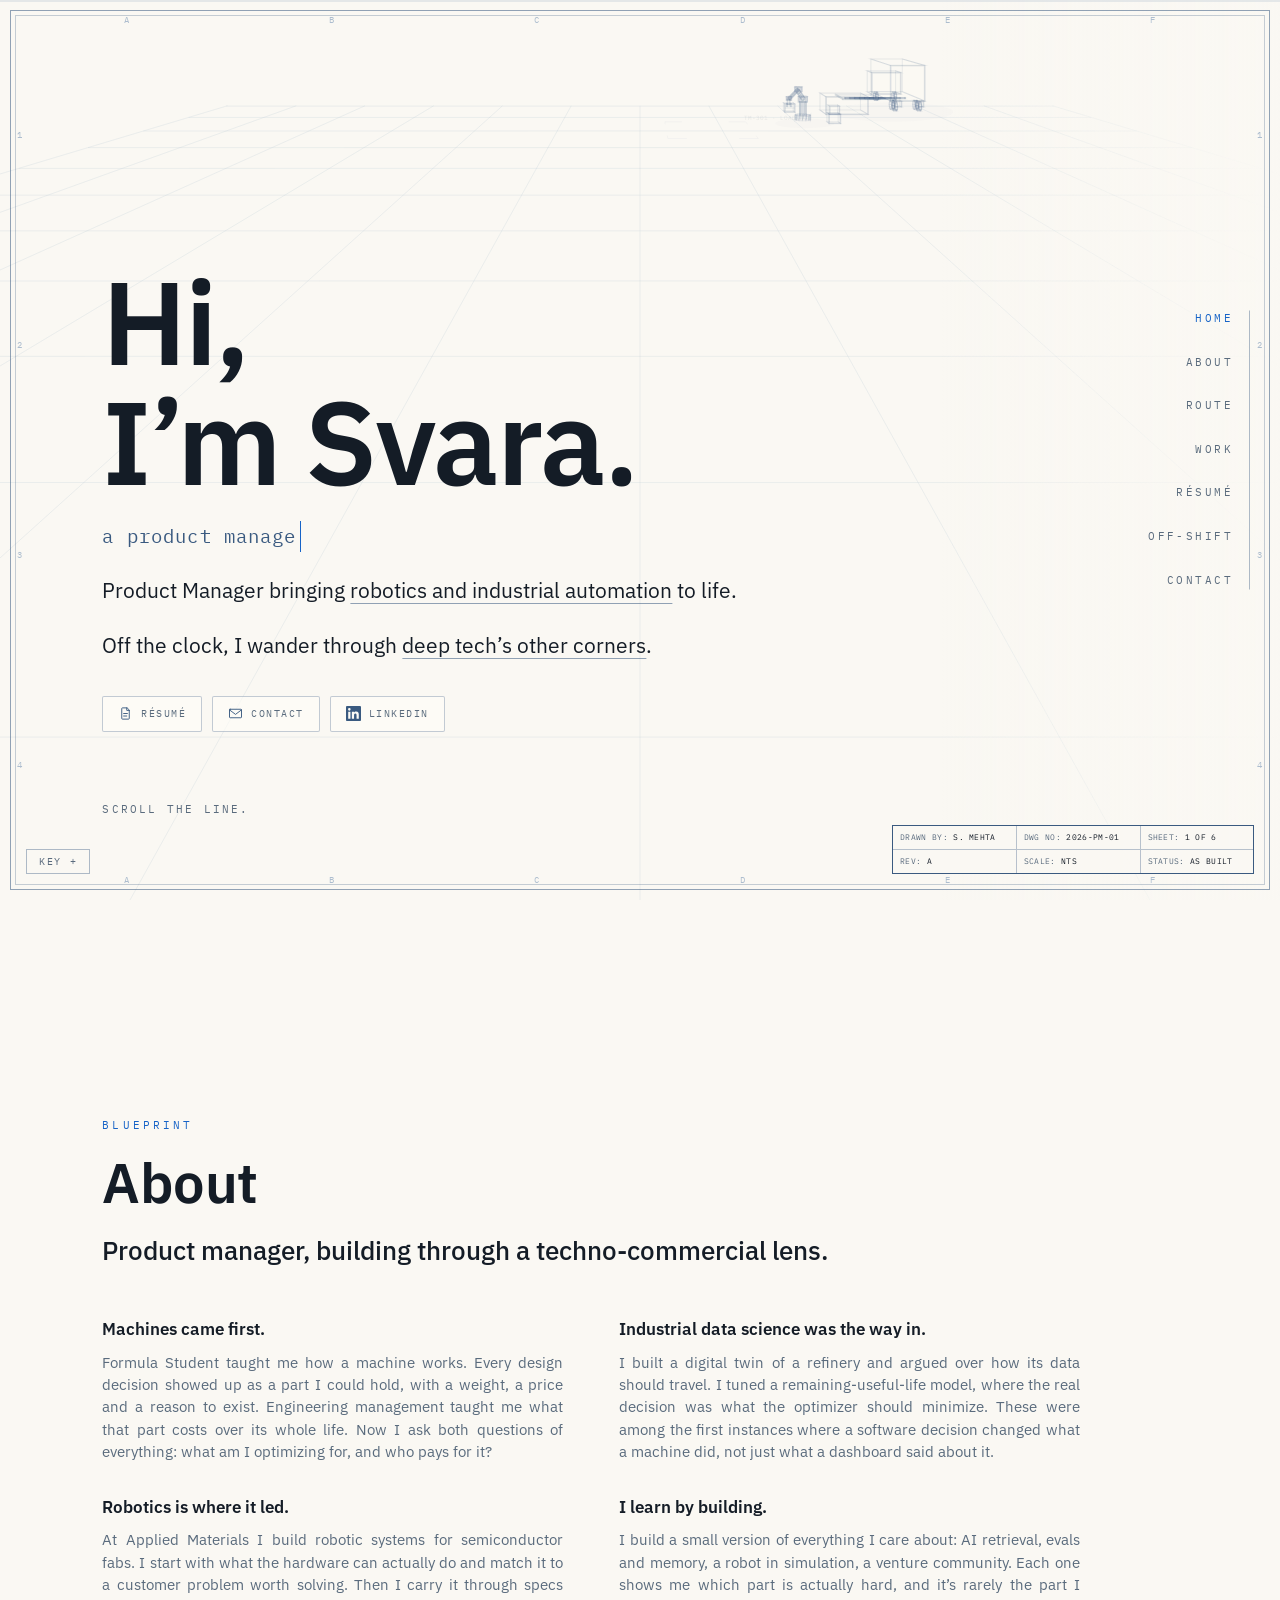
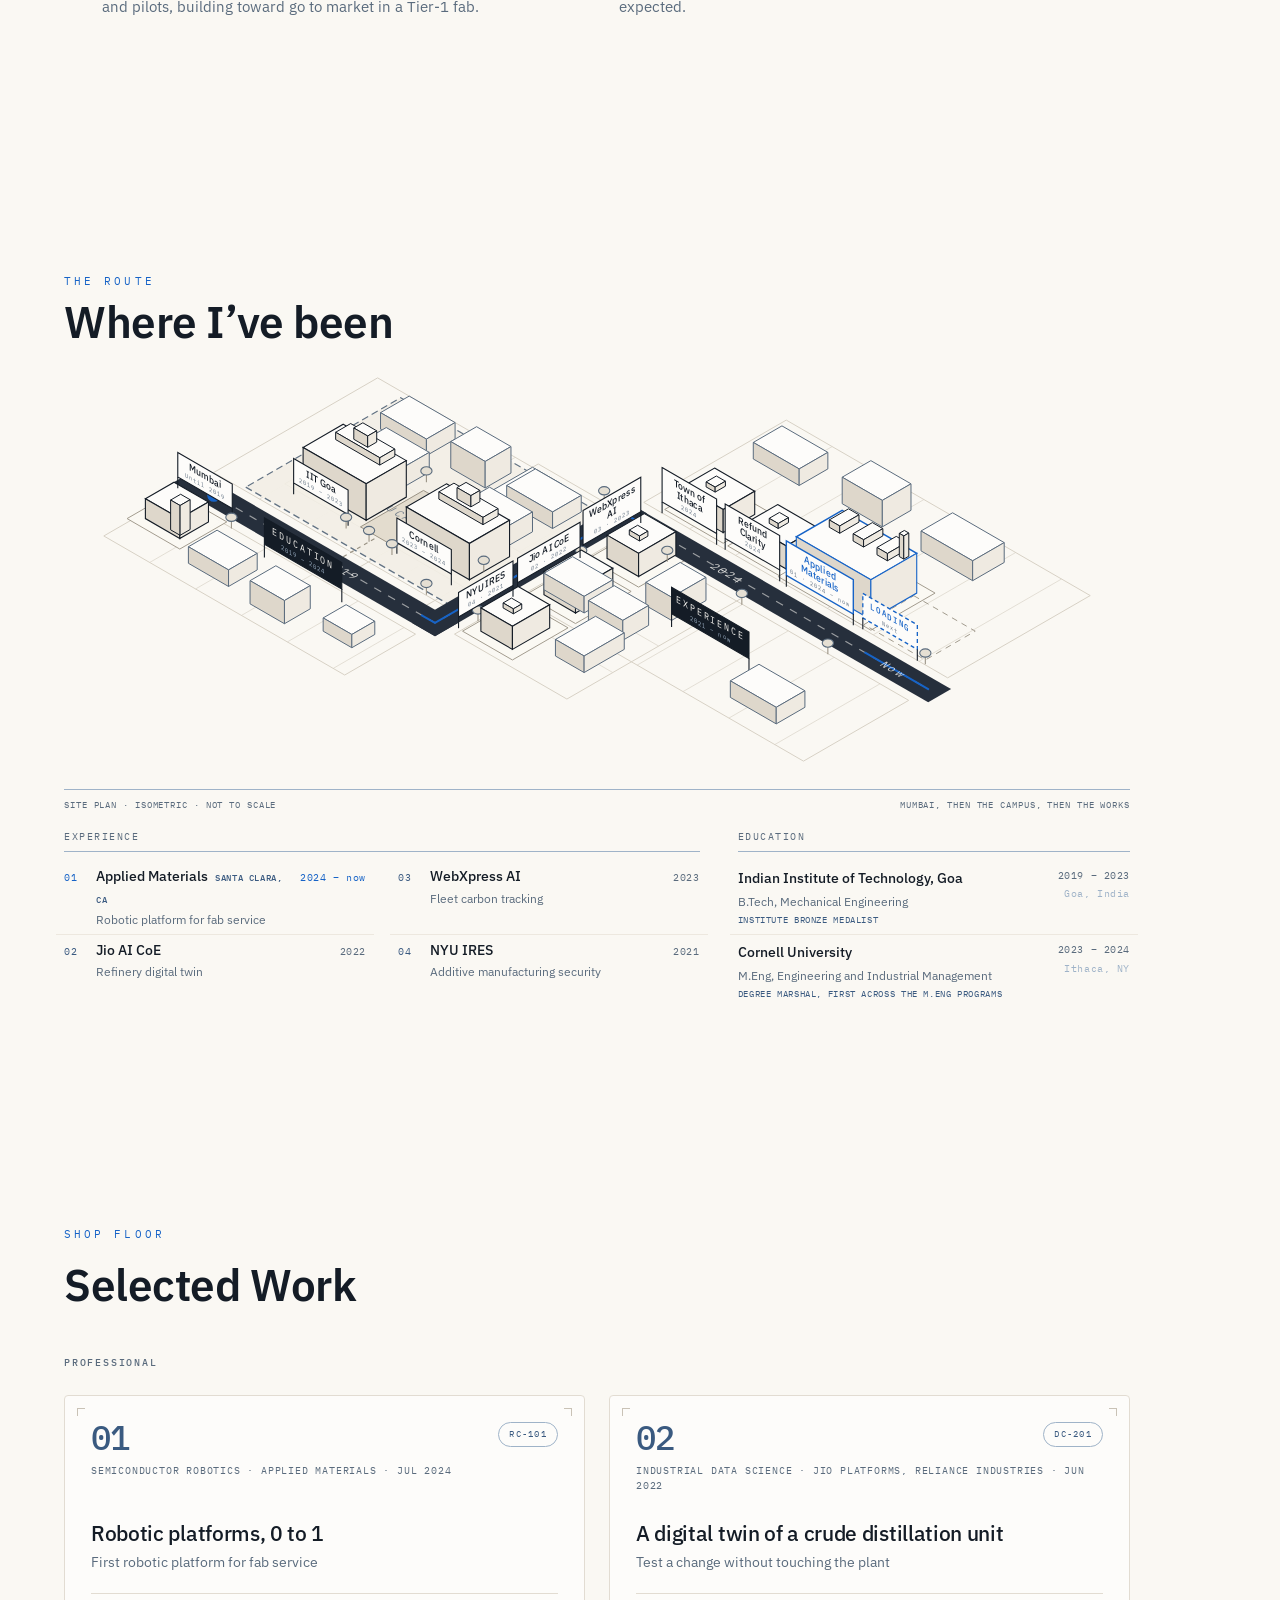
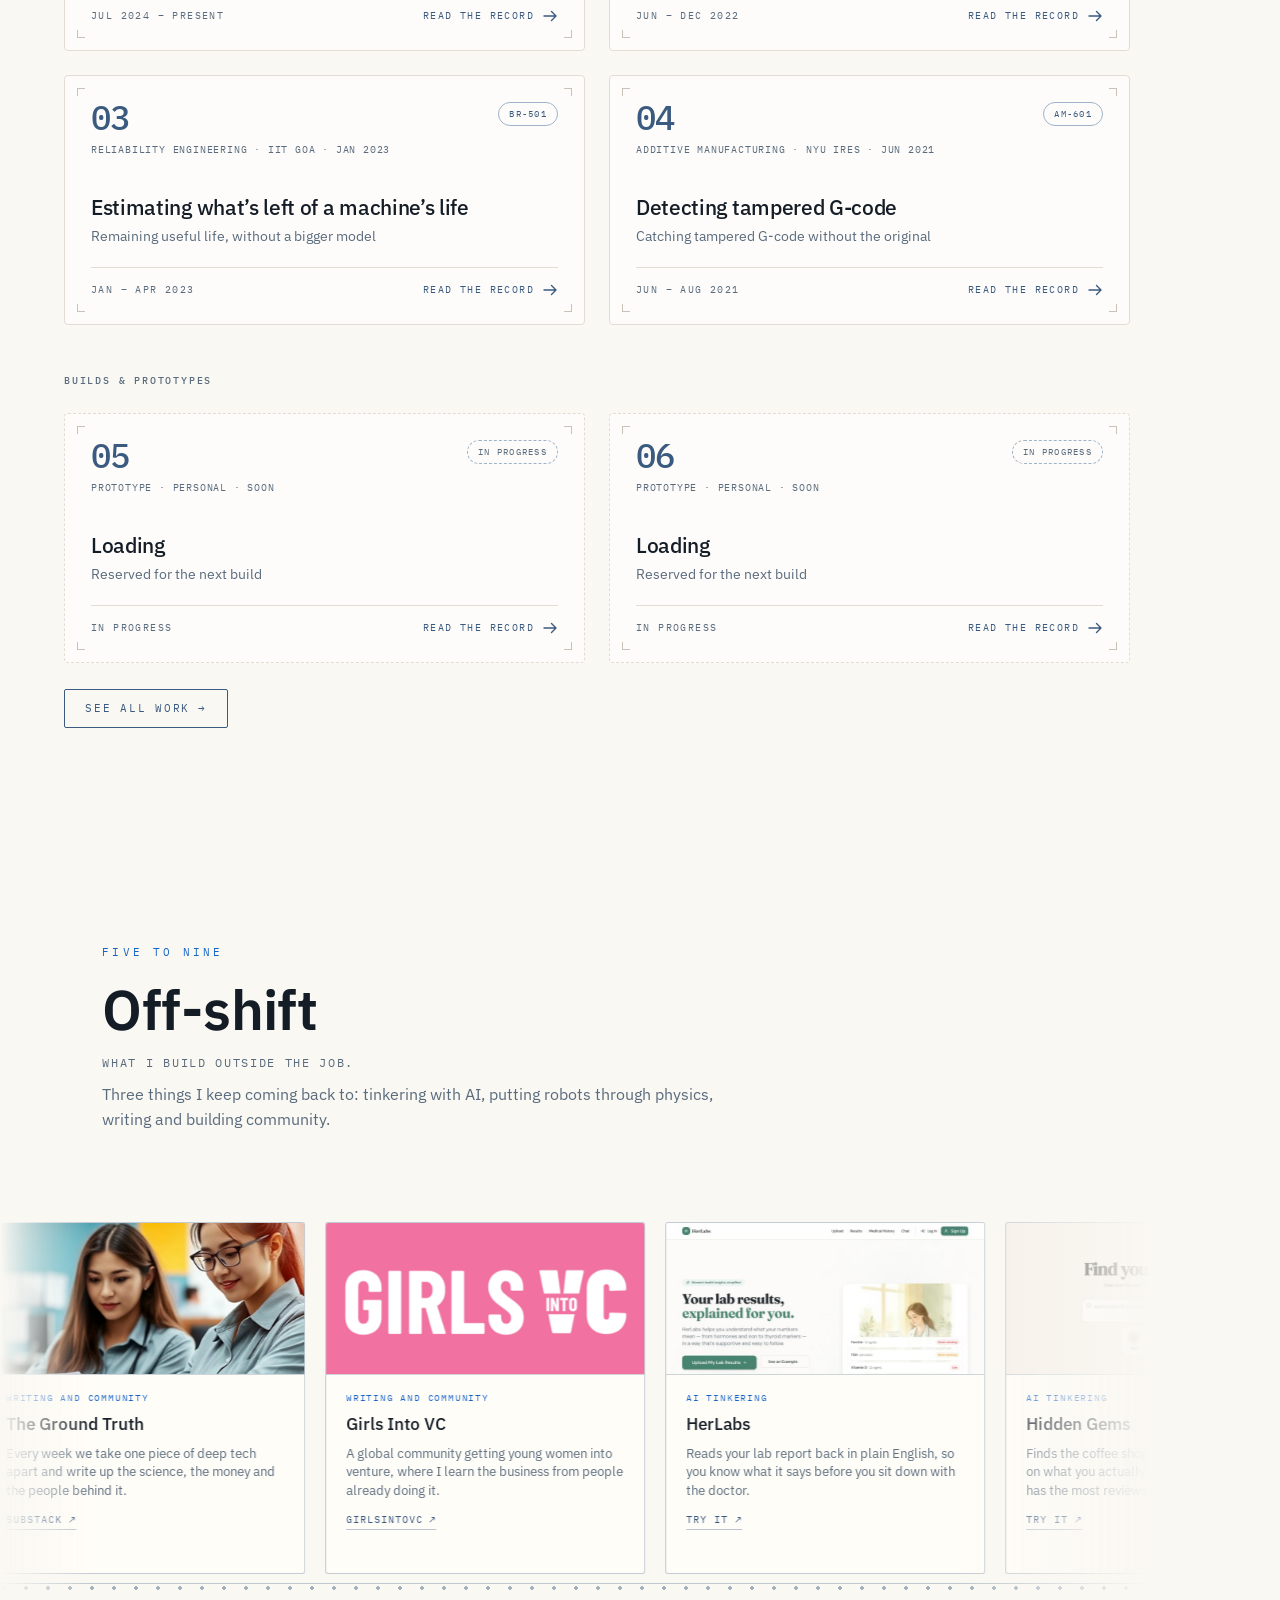
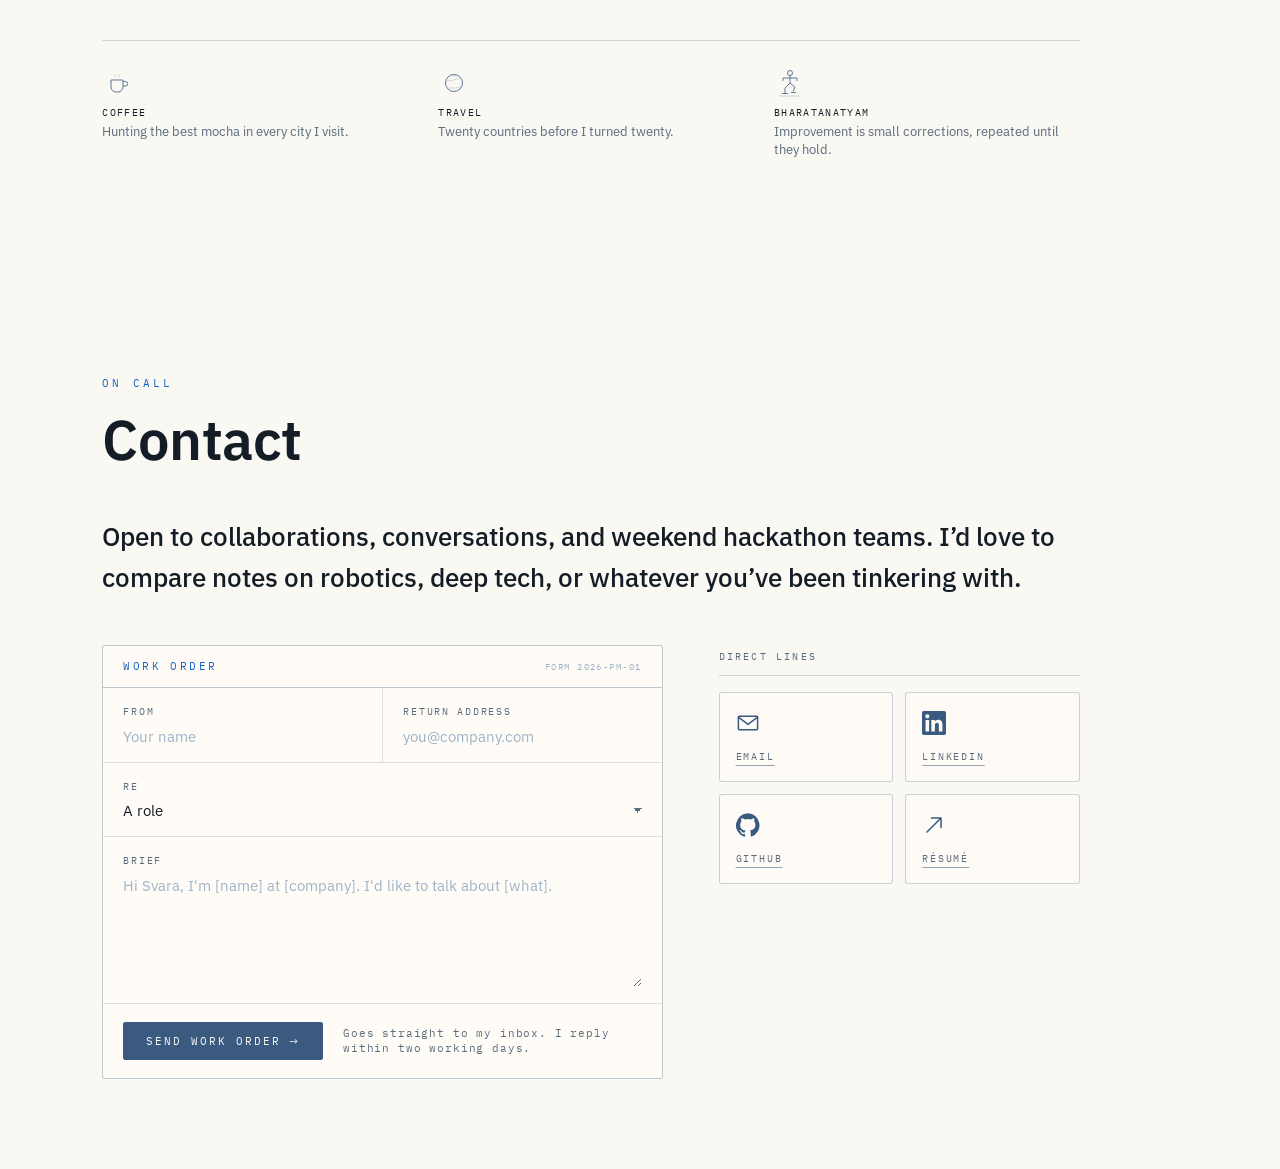
==== commit a0e1109a: "Wire the contact form to Web3Forms The access key is a public, per-form identifier rather than a cre" ====
--- a/index.html
+++ b/index.html
@@ -10,10 +10,10 @@
   <link rel="preconnect" href="https://fonts.googleapis.com" />
   <link rel="preconnect" href="https://fonts.gstatic.com" crossorigin />
   <link href="https://fonts.googleapis.com/css2?family=IBM+Plex+Sans:ital,wght@0,400;0,500;0,600;1,400&family=IBM+Plex+Mono:wght@400;500&display=swap" rel="stylesheet" />
-  <link rel="stylesheet" href="svara.css?v=1795788061" />
-  <script src="route-data.js?v=1795788061" defer></script>
-  <script src="work-data.js?v=1795788061" defer></script>
-  <script src="svara.js?v=1795788061" defer></script>
+  <link rel="stylesheet" href="svara.css?v=1795793141" />
+  <script src="route-data.js?v=1795793141" defer></script>
+  <script src="work-data.js?v=1795793141" defer></script>
+  <script src="svara.js?v=1795793141" defer></script>
 </head>
 <body class="page-home">
   <div id="root" hidden></div>
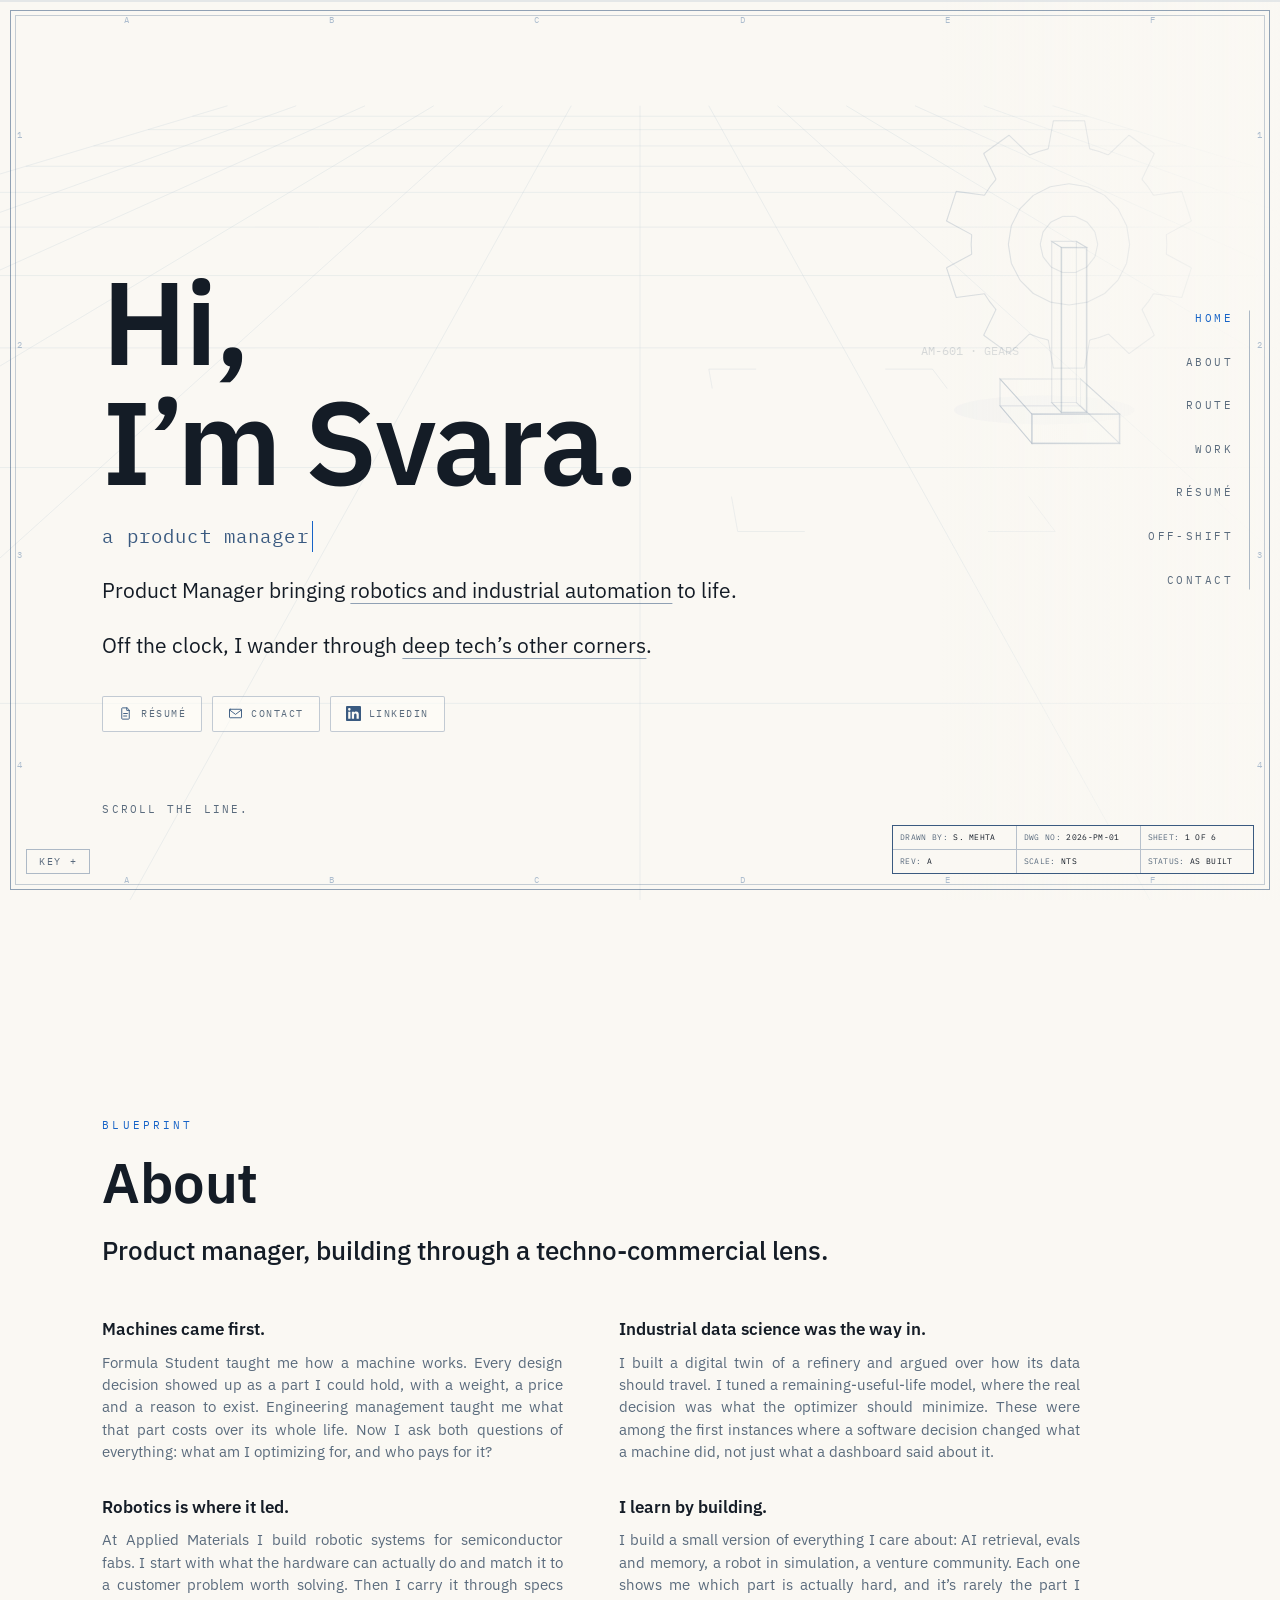
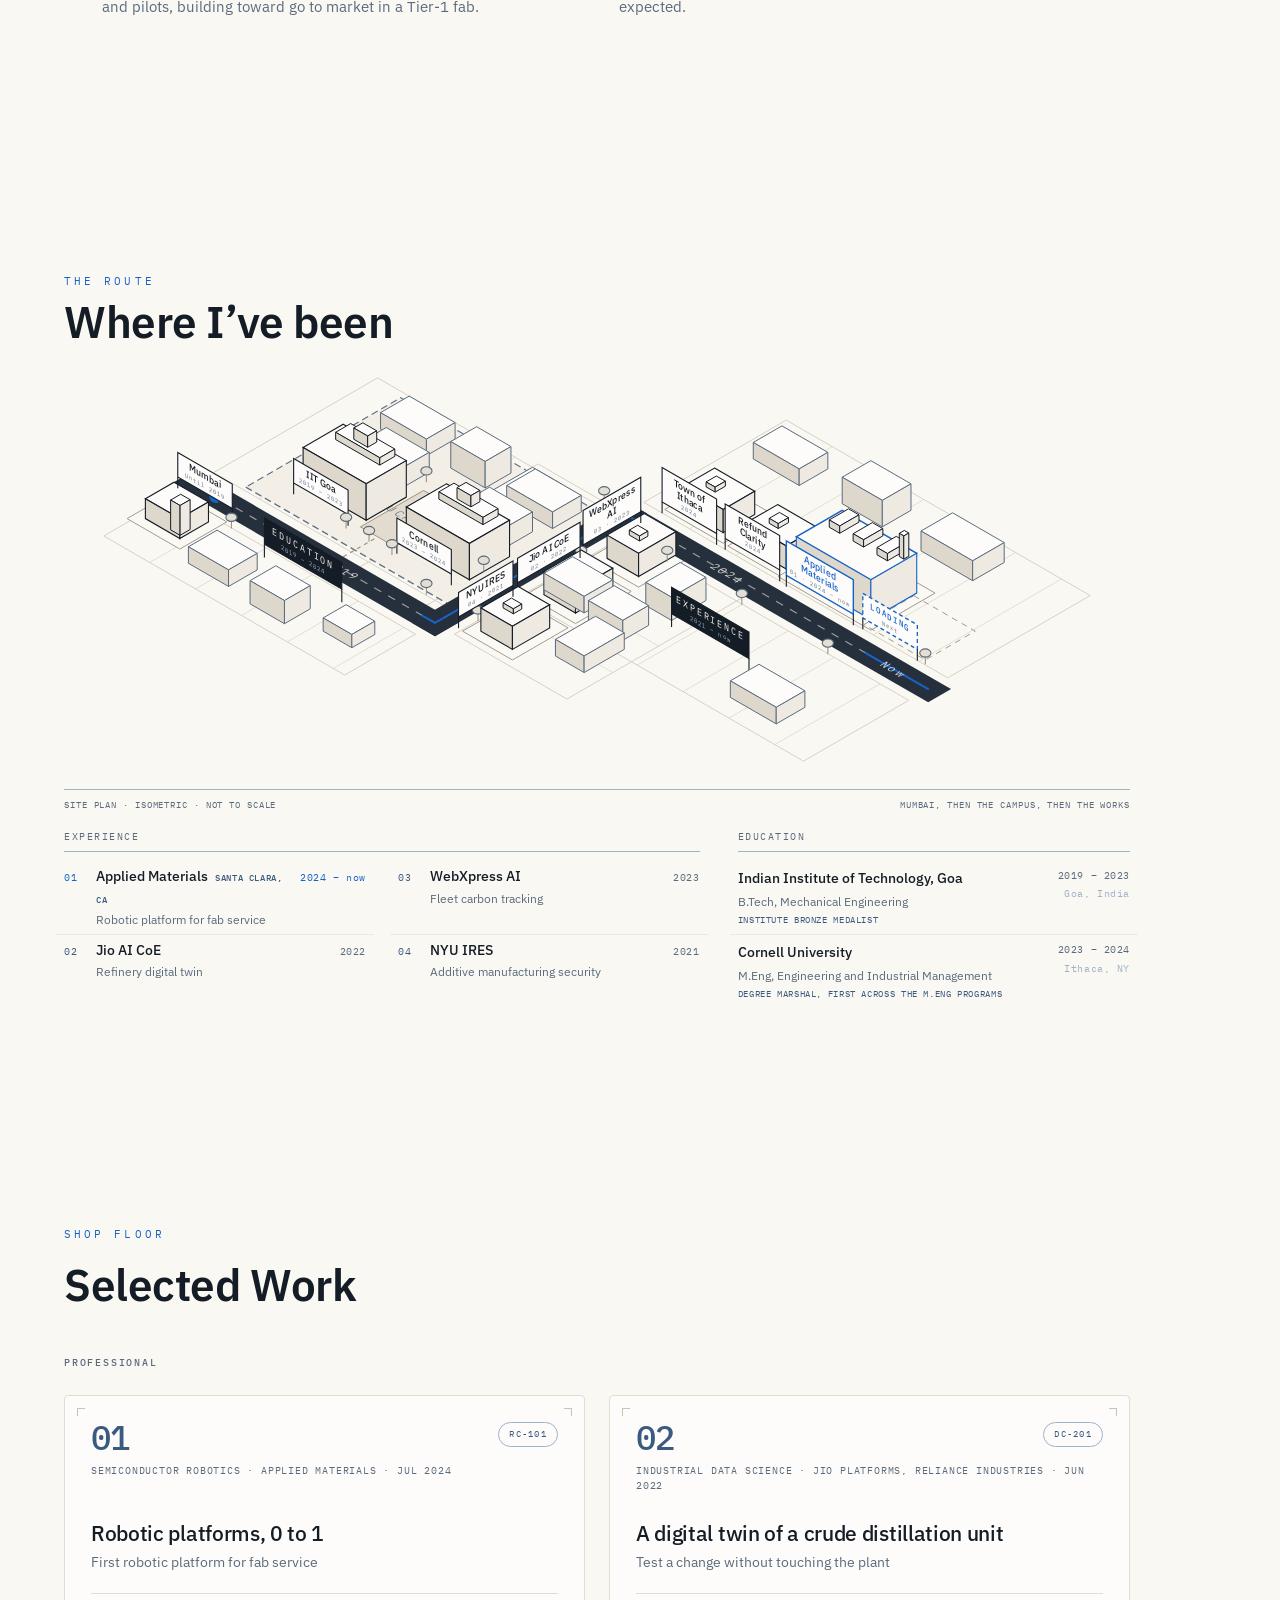
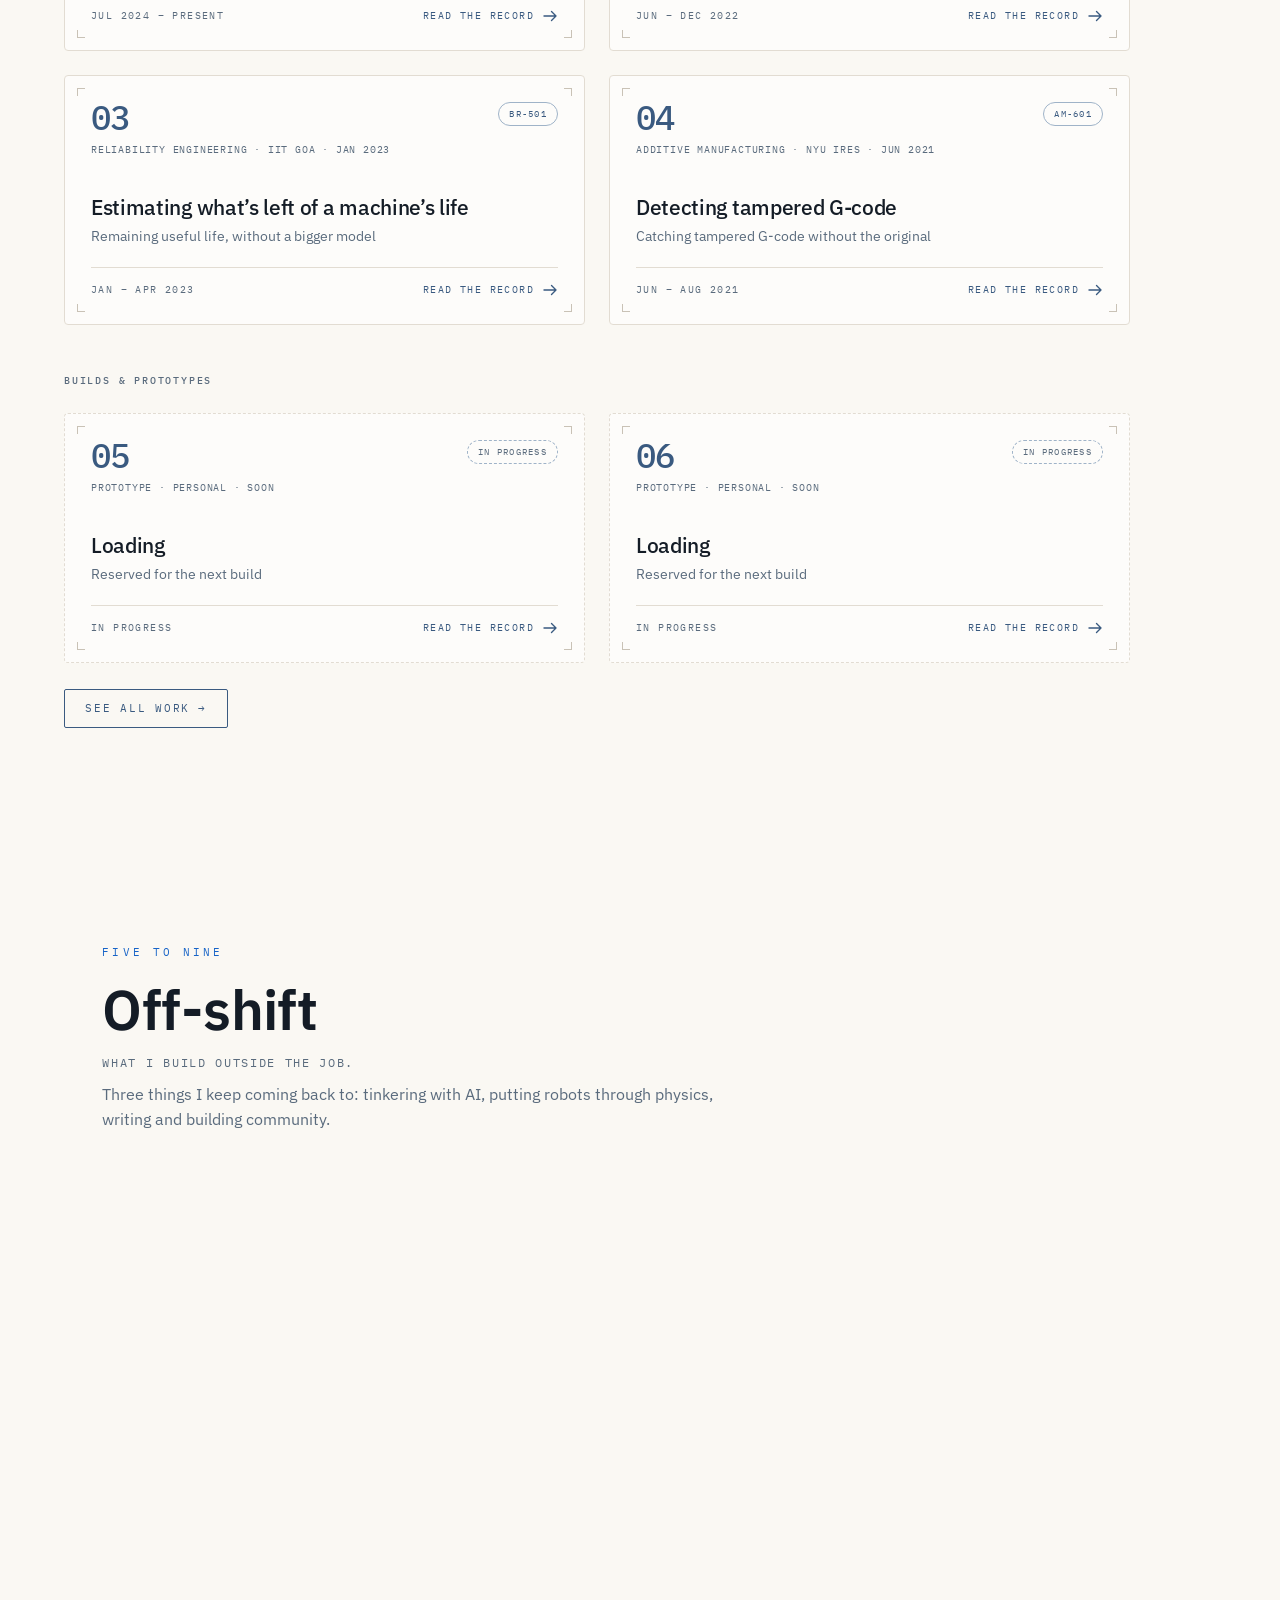
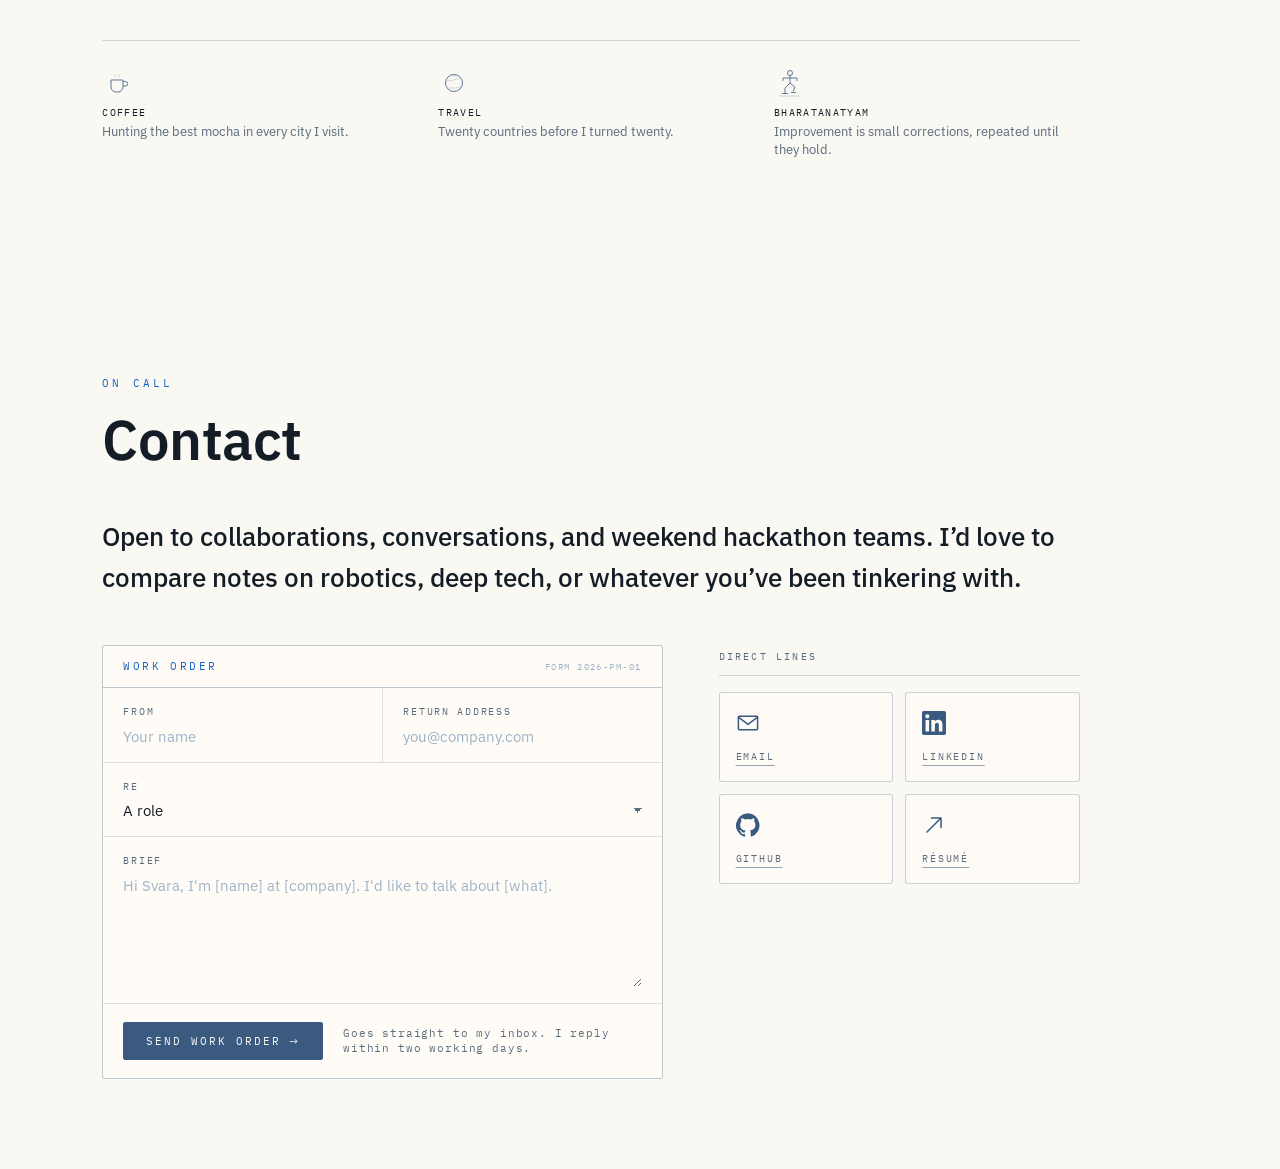
==== commit bfeb8a3b: "Make the contact form's Re line configurable The Re options now come from a CONTACT_RE list in svara" ====
--- a/index.html
+++ b/index.html
@@ -10,10 +10,10 @@
   <link rel="preconnect" href="https://fonts.googleapis.com" />
   <link rel="preconnect" href="https://fonts.gstatic.com" crossorigin />
   <link href="https://fonts.googleapis.com/css2?family=IBM+Plex+Sans:ital,wght@0,400;0,500;0,600;1,400&family=IBM+Plex+Mono:wght@400;500&display=swap" rel="stylesheet" />
-  <link rel="stylesheet" href="svara.css?v=1795793141" />
-  <script src="route-data.js?v=1795793141" defer></script>
-  <script src="work-data.js?v=1795793141" defer></script>
-  <script src="svara.js?v=1795793141" defer></script>
+  <link rel="stylesheet" href="svara.css?v=1795793653" />
+  <script src="route-data.js?v=1795793653" defer></script>
+  <script src="work-data.js?v=1795793653" defer></script>
+  <script src="svara.js?v=1795793653" defer></script>
 </head>
 <body class="page-home">
   <div id="root" hidden></div>
@@ -191,13 +191,14 @@
               </p>
               <p class="wo-f wo-f-full">
                 <label for="wo-re">Re</label>
-                <select id="wo-re" name="subject" data-testid="wo-re">
-                  <option>A role</option>
-                  <option>A collaboration</option>
-                  <option>A hackathon team</option>
-                  <option>Mentorship</option>
-                  <option>Something else</option>
-                </select>
+                <!-- options come from CONTACT_RE in svara.js -->
+                <select id="wo-re" name="subject" data-testid="wo-re"></select>
+              </p>
+              <!-- only shown for the option that asks the reader to say what
+                   it is about in their own words -->
+              <p class="wo-f wo-f-full" id="wo-other-f" data-testid="wo-other-field" hidden>
+                <label for="wo-other">Subject</label>
+                <input id="wo-other" name="subject_other" type="text" placeholder="In a few words" data-testid="wo-other" />
               </p>
               <p class="wo-f wo-f-full">
                 <label for="wo-msg">Brief</label>
--- a/svara.css
+++ b/svara.css
@@ -1840,6 +1840,9 @@
 }
 .wo-f + .wo-f { border-left: 1px solid rgba(58, 90, 128, 0.18); }
 .wo-f.wo-f-full { grid-column: 1 / -1; border-left: none; }
+/* a field row is a flex box, which would otherwise win over the hidden
+   attribute's own display: none */
+.wo-f[hidden] { display: none; }
 .wo-f label {
   font-family: var(--mono); font-size: 9.5px; letter-spacing: 0.18em;
   text-transform: uppercase; color: var(--slate);
